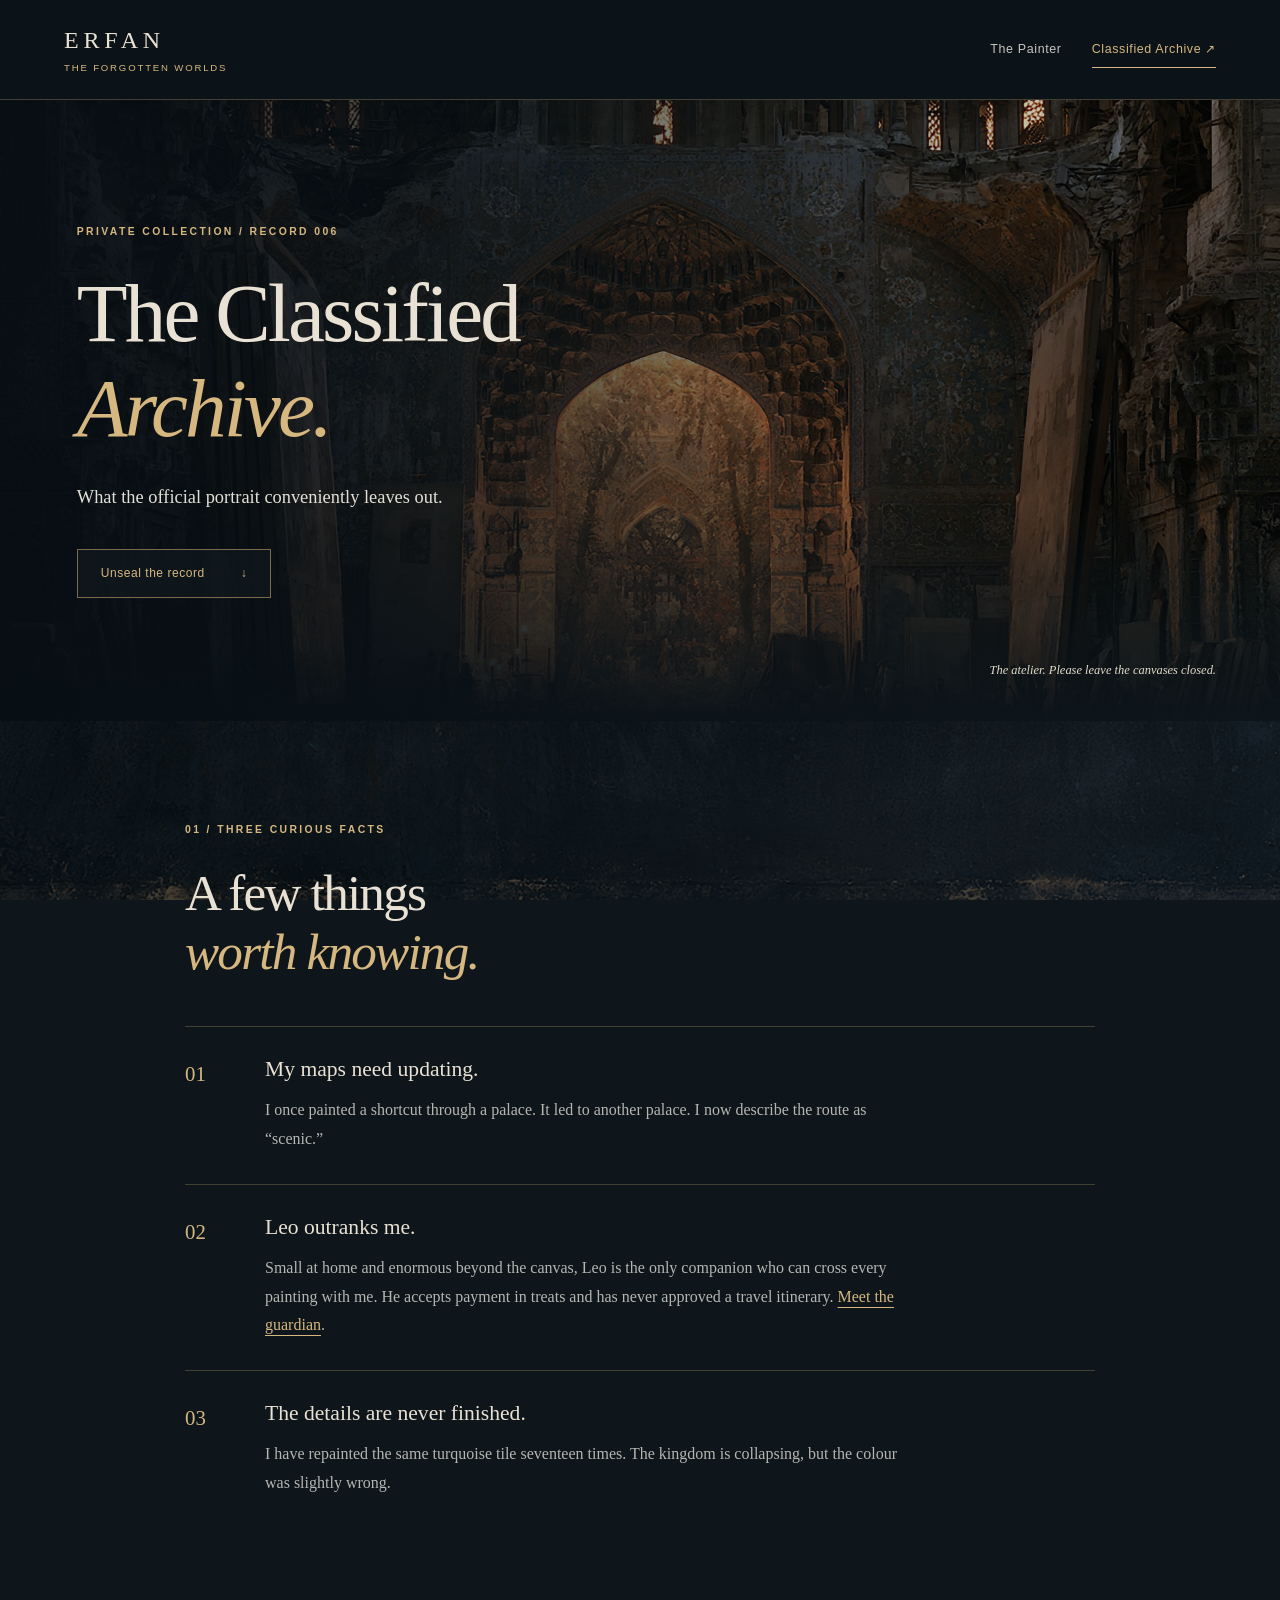
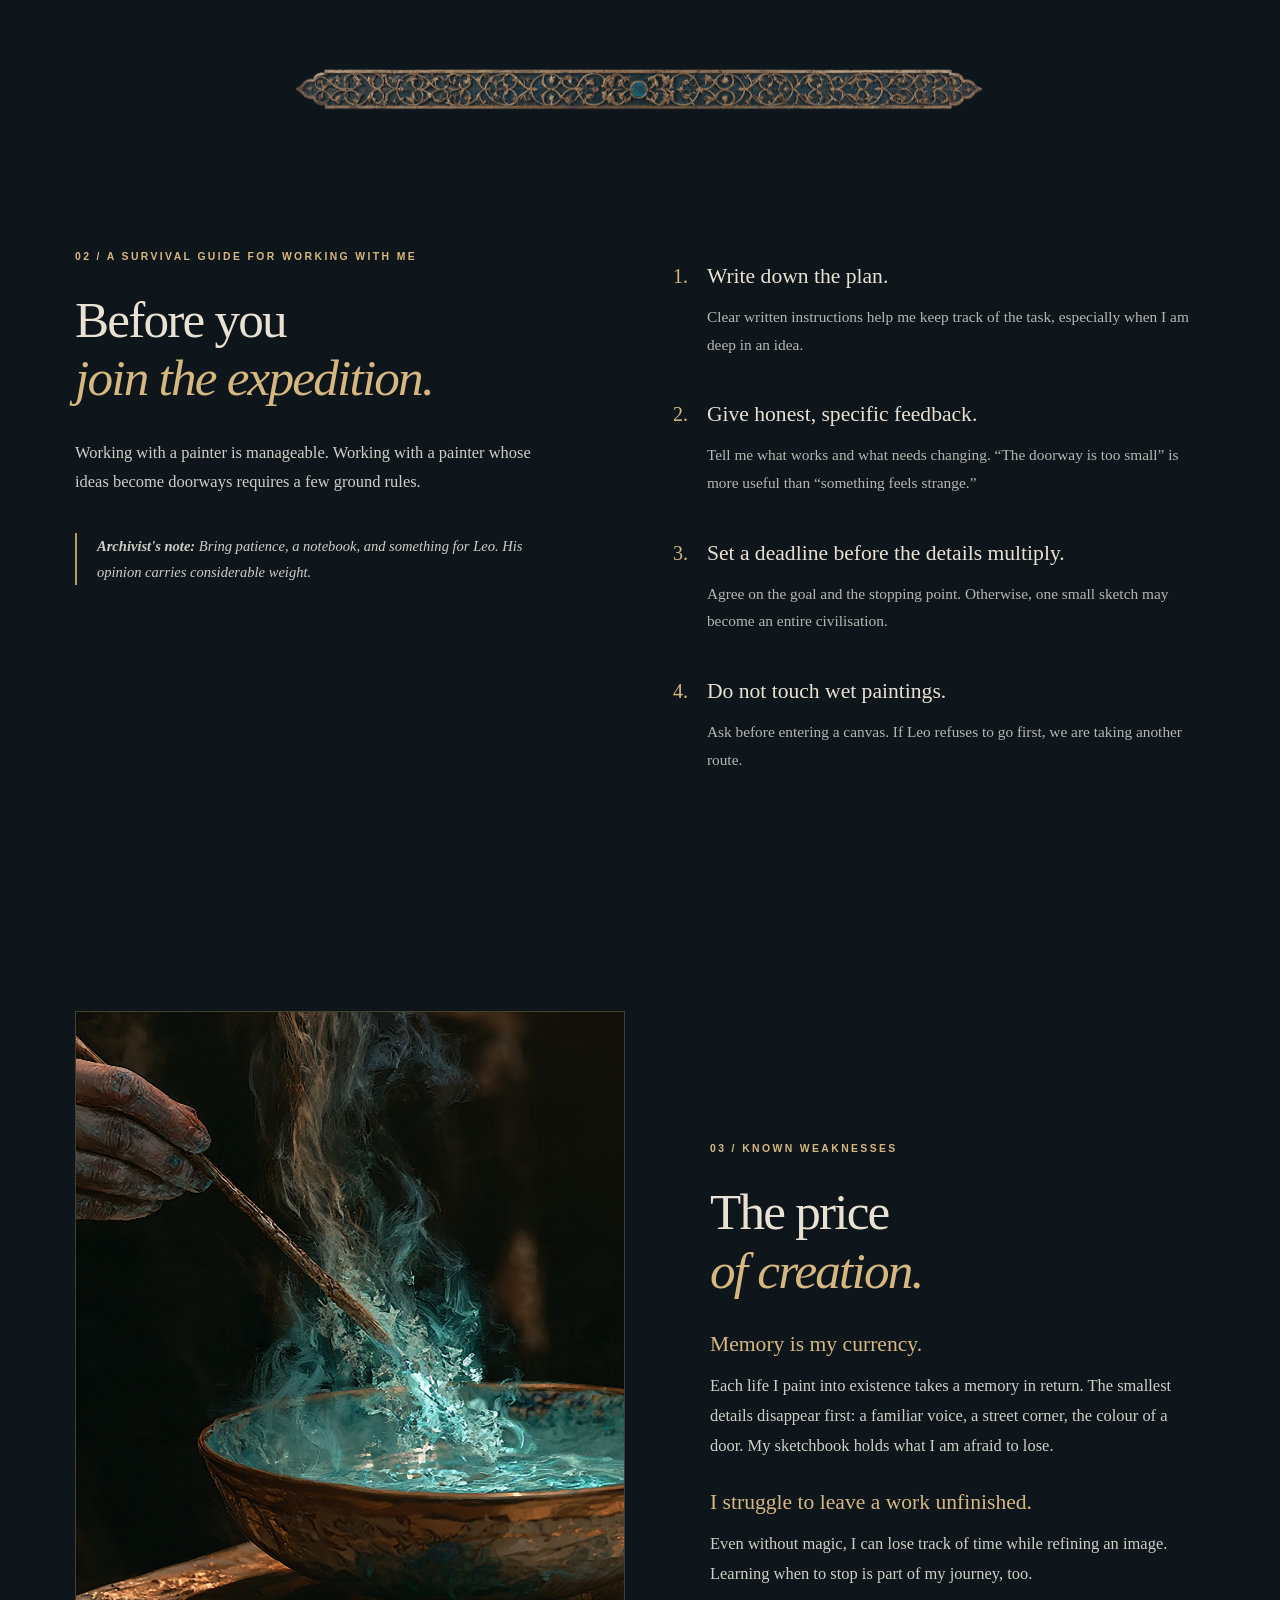
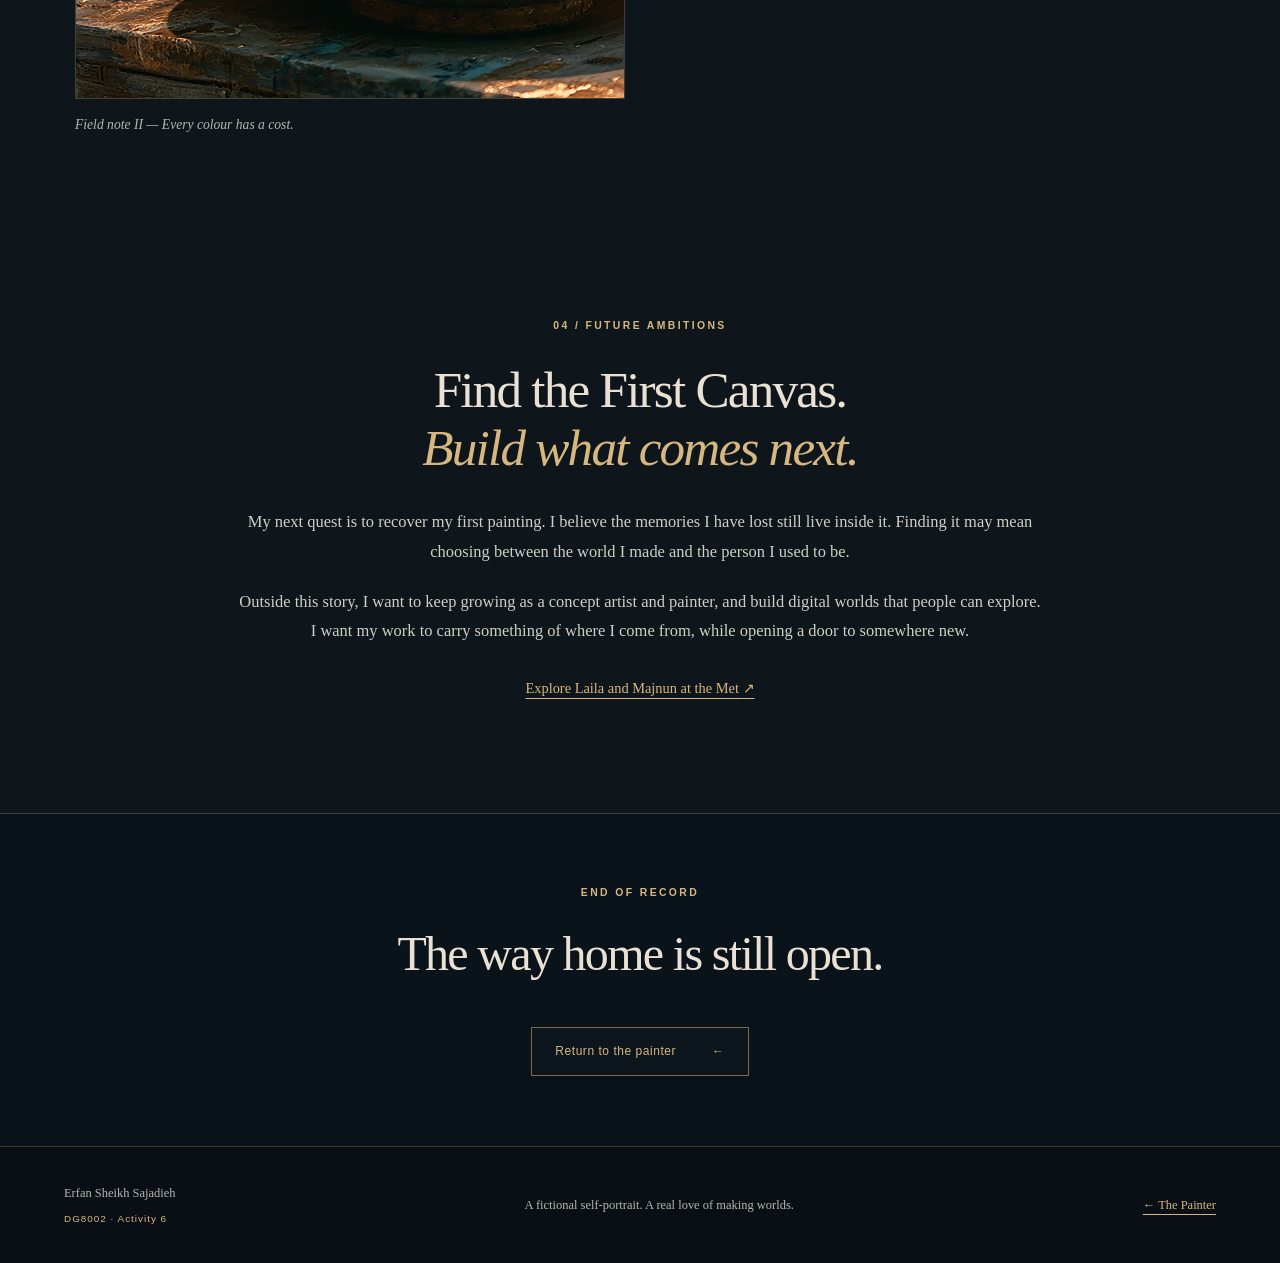
==== classified.html @ 0f4e4348 "Add Activity 6 website" ====
<!DOCTYPE html>
<html lang="en">
<head>
    <meta charset="UTF-8">
    <meta name="viewport" content="width=device-width, initial-scale=1.0">
    <meta name="description" content="The classified record of Erfan: peculiar facts, a survival guide, the price of his powers, and his next impossible ambition.">
    <title>Classified Archive | Erfan</title>
    <link rel="stylesheet" href="style.css">
</head>
<body>
    <a class="skip-link" href="#main">Skip to content</a>
    <header class="site-header">
        <a class="brand" href="index.html">ERFAN <span>The Forgotten Worlds</span></a>
        <nav aria-label="Main navigation">
            <a href="index.html">The Painter</a>
            <a href="classified.html" aria-current="page">Classified Archive <span aria-hidden="true">↗</span></a>
        </nav>
    </header>

    <main id="main">
        <section class="hero archive-hero" aria-labelledby="archive-title">
            <img class="hero-image" src="images/atelier.jpg" width="1920" height="1075" alt="An abandoned painter's atelier inside a vast Persian palace, its carved central arch glowing amber." fetchpriority="high">
            <div class="hero-content">
                <p class="eyebrow">Private collection / Record 006</p>
                <h1 id="archive-title">The Classified<br><em>Archive.</em></h1>
                <p>What the official portrait conveniently leaves out.</p>
                <a class="button" href="#facts">Unseal the record <span aria-hidden="true">↓</span></a>
            </div>
            <p class="hero-caption">The atelier. Please leave the canvases closed.</p>
        </section>

        <section id="facts" class="section facts" aria-labelledby="facts-title">
            <p class="eyebrow">01 / Three curious facts</p>
            <h2 id="facts-title">A few things<br><em>worth knowing.</em></h2>
            <ul class="fact-list">
                <li><span class="number" aria-hidden="true">01</span><div><h3>My maps need updating.</h3><p>I once painted a shortcut through a palace. It led to another palace. I now describe the route as “scenic.”</p></div></li>
                <li><span class="number" aria-hidden="true">02</span><div><h3>Leo outranks me.</h3><p>Small at home and enormous beyond the canvas, Leo is the only companion who can cross every painting with me. He accepts payment in treats and has never approved a travel itinerary. <a href="index.html#leo">Meet the guardian</a>.</p></div></li>
                <li><span class="number" aria-hidden="true">03</span><div><h3>The details are never finished.</h3><p>I have repainted the same turquoise tile seventeen times. The kingdom is collapsing, but the colour was slightly wrong.</p></div></li>
            </ul>
        </section>

        <img class="ornament" src="images/ornament.jpg" width="1920" height="274" alt="" loading="lazy">

        <section class="section survival" aria-labelledby="survival-title">
            <div>
                <p class="eyebrow">02 / A survival guide for working with me</p>
                <h2 id="survival-title">Before you<br><em>join the expedition.</em></h2>
                <p>Working with a painter is manageable. Working with a painter whose ideas become doorways requires a few ground rules.</p>
                <div class="archive-note"><p><strong>Archivist's note:</strong> Bring patience, a notebook, and something for Leo. His opinion carries considerable weight.</p></div>
            </div>
            <ol class="survival-list">
                <li><h3>Write down the plan.</h3><p>Clear written instructions help me keep track of the task, especially when I am deep in an idea.</p></li>
                <li><h3>Give honest, specific feedback.</h3><p>Tell me what works and what needs changing. “The doorway is too small” is more useful than “something feels strange.”</p></li>
                <li><h3>Set a deadline before the details multiply.</h3><p>Agree on the goal and the stopping point. Otherwise, one small sketch may become an entire civilisation.</p></li>
                <li><h3>Do not touch wet paintings.</h3><p>Ask before entering a canvas. If Leo refuses to go first, we are taking another route.</p></li>
            </ol>
        </section>

        <section class="section weakness" aria-labelledby="weakness-title">
            <figure>
                <img src="images/pigment.jpg" width="1920" height="1280" alt="A paint-stained hand stirs glowing turquoise pigment in a weathered bowl, with pale wisps rising from the brush." loading="lazy">
                <figcaption>Field note II — Every colour has a cost.</figcaption>
            </figure>
            <div>
                <p class="eyebrow">03 / Known weaknesses</p>
                <h2 id="weakness-title">The price<br><em>of creation.</em></h2>
                <h3>Memory is my currency.</h3>
                <p>Each life I paint into existence takes a memory in return. The smallest details disappear first: a familiar voice, a street corner, the colour of a door. My sketchbook holds what I am afraid to lose.</p>
                <h3>I struggle to leave a work unfinished.</h3>
                <p>Even without magic, I can lose track of time while refining an image. Learning when to stop is part of my journey, too.</p>
            </div>
        </section>

        <section class="section ambition" aria-labelledby="ambition-title">
            <p class="eyebrow">04 / Future ambitions</p>
            <h2 id="ambition-title">Find the First Canvas.<br><em>Build what comes next.</em></h2>
            <p>My next quest is to recover my first painting. I believe the memories I have lost still live inside it. Finding it may mean choosing between the world I made and the person I used to be.</p>
            <p>Outside this story, I want to keep growing as a concept artist and painter, and build digital worlds that people can explore. I want my work to carry something of where I come from, while opening a door to somewhere new.</p>
            <a class="text-link" href="https://www.metmuseum.org/art/collection/search/453283">Explore Laila and Majnun at the Met <span aria-hidden="true">↗</span></a>
        </section>

        <section class="return-banner" aria-labelledby="return-title">
            <p class="eyebrow">End of record</p>
            <h2 id="return-title">The way home is still open.</h2>
            <a class="button" href="index.html">Return to the painter <span aria-hidden="true">←</span></a>
        </section>
    </main>

    <footer class="site-footer">
        <p>Erfan Sheikh Sajadieh <span>DG8002 · Activity 6</span></p>
        <p>A fictional self-portrait. A real love of making worlds.</p>
        <a href="index.html">← The Painter</a>
    </footer>
</body>
</html>
---- style.css ----
/* DG8002 Activity 6 — Erfan Sheikh Sajadieh.
   HTML provides all content and navigation. This optional stylesheet
   adds the Persian dark-fantasy visual theme; no JavaScript is used. */
:root {
    --ink: #0e161b;
    --paper: #e9e1d3;
    --muted: #b6b6b1;
    --gold: #d6b780;
    --line: #bca16d4d;
}
* { box-sizing: border-box; }
html { scroll-behavior: smooth; scroll-padding-top: 35px; }
body { margin: 0; color: var(--paper); background: var(--ink) url('images/background.jpg') center / cover fixed no-repeat; font-family: Georgia, 'Times New Roman', serif; line-height: 1.8; }
body::before { content: ''; position: fixed; inset: 0; background: #081014b5; pointer-events: none; z-index: -1; }
a { color: var(--gold); text-underline-offset: 5px; }
a:hover { color: #fff0d3; }
a:focus-visible { outline: 3px solid #f3ca86; outline-offset: 6px; }
img { display: block; max-width: 100%; height: auto; }
figure { margin: 0; }
figcaption { color: var(--muted); font-style: italic; font-size: .85rem; margin-top: 14px; }
h1, h2, h3, p { margin-top: 0; }
h1, h2 { font-weight: 400; line-height: 1.14; letter-spacing: -.035em; }
h1 { font-size: clamp(3.1rem, 6.5vw, 6.8rem); margin-bottom: 25px; }
h2 { font-size: clamp(2.4rem, 4vw, 4.2rem); margin-bottom: 30px; }
h3 { font-weight: 400; font-size: 1.35rem; line-height: 1.35; margin-bottom: 12px; }
em { color: var(--gold); font-weight: 400; }
p { margin-bottom: 20px; }
.skip-link { position: absolute; top: -90px; left: 20px; z-index: 5; background: var(--ink); padding: 12px 20px; }
.skip-link:focus { top: 12px; }
.site-header { min-height: 100px; padding: 24px 5%; display: flex; align-items: center; justify-content: space-between; gap: 25px; background: #0b1218; border-bottom: 1px solid var(--line); }
.brand { font-size: 1.5rem; line-height: 1.2; letter-spacing: .2em; text-decoration: none; color: var(--paper); }
.brand span { display: block; font-family: Arial, sans-serif; font-size: .6rem; letter-spacing: .19em; color: var(--gold); margin-top: 7px; text-transform: uppercase; }
nav { display: flex; gap: 30px; font-family: Arial, sans-serif; font-size: .78rem; letter-spacing: .05em; }
nav a { color: #c7c5be; text-decoration: none; padding-block: 7px; }
nav a[aria-current] { color: var(--gold); border-bottom: 1px solid var(--gold); }
.hero { position: relative; min-height: 670px; height: min(780px, 83vh); display: flex; align-items: center; isolation: isolate; background: #131b1d; }
.hero-image { position: absolute; inset: 0; width: 100%; height: 100%; object-fit: cover; z-index: -3; }
.hero::after { content: ''; position: absolute; inset: 0; z-index: -2; background: linear-gradient(90deg, #070e14ed 0%, #081016b8 38%, #08101619 83%), linear-gradient(0deg, #0e161b 0%, transparent 28%); }
.hero-content { width: 100%; max-width: 1440px; margin: auto; padding: 70px 6%; }
.hero-content > p:not(.eyebrow) { color: #e2dfd6; font-size: 1.15rem; max-width: 480px; }
.eyebrow { color: var(--gold); font-family: Arial, sans-serif; font-size: .65rem; font-weight: 600; letter-spacing: .23em; line-height: 1.65; text-transform: uppercase; margin-bottom: 26px; }
.button { display: inline-flex; align-items: center; justify-content: space-between; gap: 36px; padding: 13px 23px; border: 1px solid #c3a36b99; text-decoration: none; font-family: Arial, sans-serif; font-size: .75rem; letter-spacing: .045em; background: #10191eb3; margin-top: 15px; }
.button:hover { background: #d6b780; color: #10171b; }
.hero-caption { position: absolute; bottom: 20px; right: 5%; color: #e1dbca; font-size: .78rem; font-style: italic; }
.section { max-width: 1220px; margin: 0 auto; padding: 100px 45px; }
.introduction { display: grid; grid-template-columns: .8fr 1fr; gap: 100px; align-items: center; padding-top: 115px; }
.portrait-frame { position: relative; border: 1px solid var(--line); padding: 13px; }
.portrait-frame::before { content: ''; position: absolute; inset: -9px 9px; border: 1px solid var(--line); pointer-events: none; }
.portrait-frame img { width: 100%; max-height: 640px; object-fit: cover; object-position: center 35%; }
.intro-copy > p:not(.eyebrow), .origin p:not(.eyebrow), .survival p:not(.eyebrow), .weakness p:not(.eyebrow), .ambition > p:not(.eyebrow) { color: #d0cec6; font-size: 1.03rem; }
.character-details { border-top: 1px solid var(--line); padding-top: 20px; margin-top: 30px; }
.character-details p { display: flex; gap: 15px; font-size: .85rem; margin-bottom: 8px; }
.character-details span { min-width: 96px; color: var(--gold); font-style: italic; }
.ornament { width: min(700px, 76%); margin: 10px auto; opacity: .8; mix-blend-mode: screen; }
.origin { display: grid; grid-template-columns: 1fr .85fr; gap: 100px; align-items: center; }
.origin figure img { width: 100%; max-height: 610px; object-fit: cover; border: 1px solid var(--line); }
.text-link { display: inline-block; margin-top: 10px; font-size: .9rem; }
.abilities { padding-top: 70px; }
.ability-list { list-style: none; display: grid; grid-template-columns: repeat(3, 1fr); gap: 40px; padding: 30px 0 0; border-top: 1px solid var(--line); margin-top: 45px; }
.number { display: block; color: var(--gold); font-size: 1.7rem; margin-bottom: 16px; }
.ability-list p { color: var(--muted); font-size: .96rem; }
.inspiration { border-top: 1px solid var(--line); padding-top: 25px; margin-top: 30px; max-width: 810px; font-size: .9rem; color: var(--muted); }
.closing { position: relative; min-height: 400px; display: grid; place-items: center; text-align: center; isolation: isolate; padding: 65px 25px; }
.closing > img { position: absolute; width: 100%; height: 100%; inset: 0; object-fit: cover; z-index: -3; }
.closing::after { content: ''; position: absolute; inset: 0; background: #071017b8; z-index: -2; }
.closing h2 { font-size: clamp(2rem, 4vw, 3.5rem); }
.site-footer { padding: 35px 5%; display: flex; justify-content: space-between; gap: 25px; align-items: center; background: #090f14; font-size: .78rem; color: var(--muted); border-top: 1px solid var(--line); }
.site-footer p { margin: 0; }
.site-footer p span { display: block; color: var(--gold); font-family: Arial, sans-serif; font-size: .62rem; letter-spacing: .1em; margin-top: 5px; }
.site-footer > a { white-space: nowrap; }
.archive-hero { min-height: 580px; height: 69vh; }
.archive-hero .hero-image { object-position: center; }
.archive-hero::after { background: linear-gradient(90deg, #070e14ed 0%, #081016a8 42%, #08101622 90%), linear-gradient(0deg, #0e161b, transparent 35%); }
.facts { max-width: 1000px; }
.fact-list { list-style: none; margin: 45px 0 0; padding: 0; }
.fact-list li { border-top: 1px solid var(--line); display: flex; gap: 40px; padding: 28px 0 10px; }
.fact-list .number { font-size: 1.3rem; min-width: 40px; }
.fact-list p { color: var(--muted); max-width: 660px; }
.survival { display: grid; grid-template-columns: .9fr 1fr; gap: 100px; align-items: start; }
.archive-note { border-left: 2px solid #b99a62; padding: 0 0 0 20px; margin-top: 36px; }
.archive-note p { font-size: .91rem !important; font-style: italic; }
.survival-list { margin: 10px 0 0; padding-left: 30px; }
.survival-list li { padding: 0 0 18px 14px; }
.survival-list li::marker { color: var(--gold); font-size: 1.25rem; }
.survival-list p { font-size: .96rem !important; color: var(--muted) !important; }
.weakness { display: grid; grid-template-columns: 1fr .9fr; gap: 85px; align-items: center; }
.weakness figure img { width: 100%; aspect-ratio: 4 / 5; object-fit: cover; border: 1px solid var(--line); }
.weakness h3 { color: var(--gold); margin-top: 28px; }
.ambition { max-width: 900px; text-align: center; padding-block: 80px 110px; }
.return-banner { border-top: 1px solid var(--line); padding: 70px 25px; text-align: center; background: #0a131bcc; }
.return-banner h2 { font-size: clamp(2rem, 4vw, 3rem); }
@media (min-width: 1700px) { .hero-content { padding-inline: 45px; } }
@media (max-width: 900px) {
    .section { padding: 70px 30px; }
    .introduction, .origin, .survival, .weakness { gap: 45px; }
    .hero { min-height: 600px; }
    .archive-hero { min-height: 520px; }
    .ability-list { gap: 25px; }
    .site-footer { flex-wrap: wrap; }
}
@media (max-width: 620px) {
    .site-header { flex-direction: column; align-items: flex-start; padding: 22px 24px 16px; gap: 18px; }
    nav { width: 100%; justify-content: space-between; gap: 15px; font-size: .72rem; }
    .hero { min-height: 590px; height: auto; }
    .hero-content { padding: 75px 25px 100px; }
    .hero::after { background: linear-gradient(90deg, #070e14e8, #07101770), linear-gradient(0deg, #0e161b, transparent 45%); }
    .hero-caption { bottom: 15px; left: 25px; right: 25px; font-size: .7rem; }
    .section { padding: 60px 25px; }
    .introduction, .origin, .survival, .weakness { grid-template-columns: 1fr; gap: 40px; }
    .portrait-frame { max-width: 360px; margin: 0 auto; }
    .portrait-frame img { max-height: 510px; }
    .ability-list { grid-template-columns: 1fr; gap: 10px; }
    .ability-list li { border-bottom: 1px solid var(--line); padding-bottom: 18px; }
    .number { margin-bottom: 7px; }
    .fact-list li { gap: 18px; }
    .fact-list .number { min-width: 30px; }
    .weakness figure img { aspect-ratio: 3 / 2; }
    .site-footer { display: block; padding: 30px 25px; }
    .site-footer > * { margin-bottom: 20px !important; }
    .character-details p { flex-wrap: wrap; gap: 0 15px; }
    .closing { min-height: 350px; }
}
@media (prefers-reduced-motion: reduce) { html { scroll-behavior: auto; } }

/* Leo keeps his full illustration visible at every screen width. */
.companion { padding-top: 40px; }
.companion figure img { max-height: none; height: auto; }
.companion-note { color: var(--gold) !important; font-style: italic; }
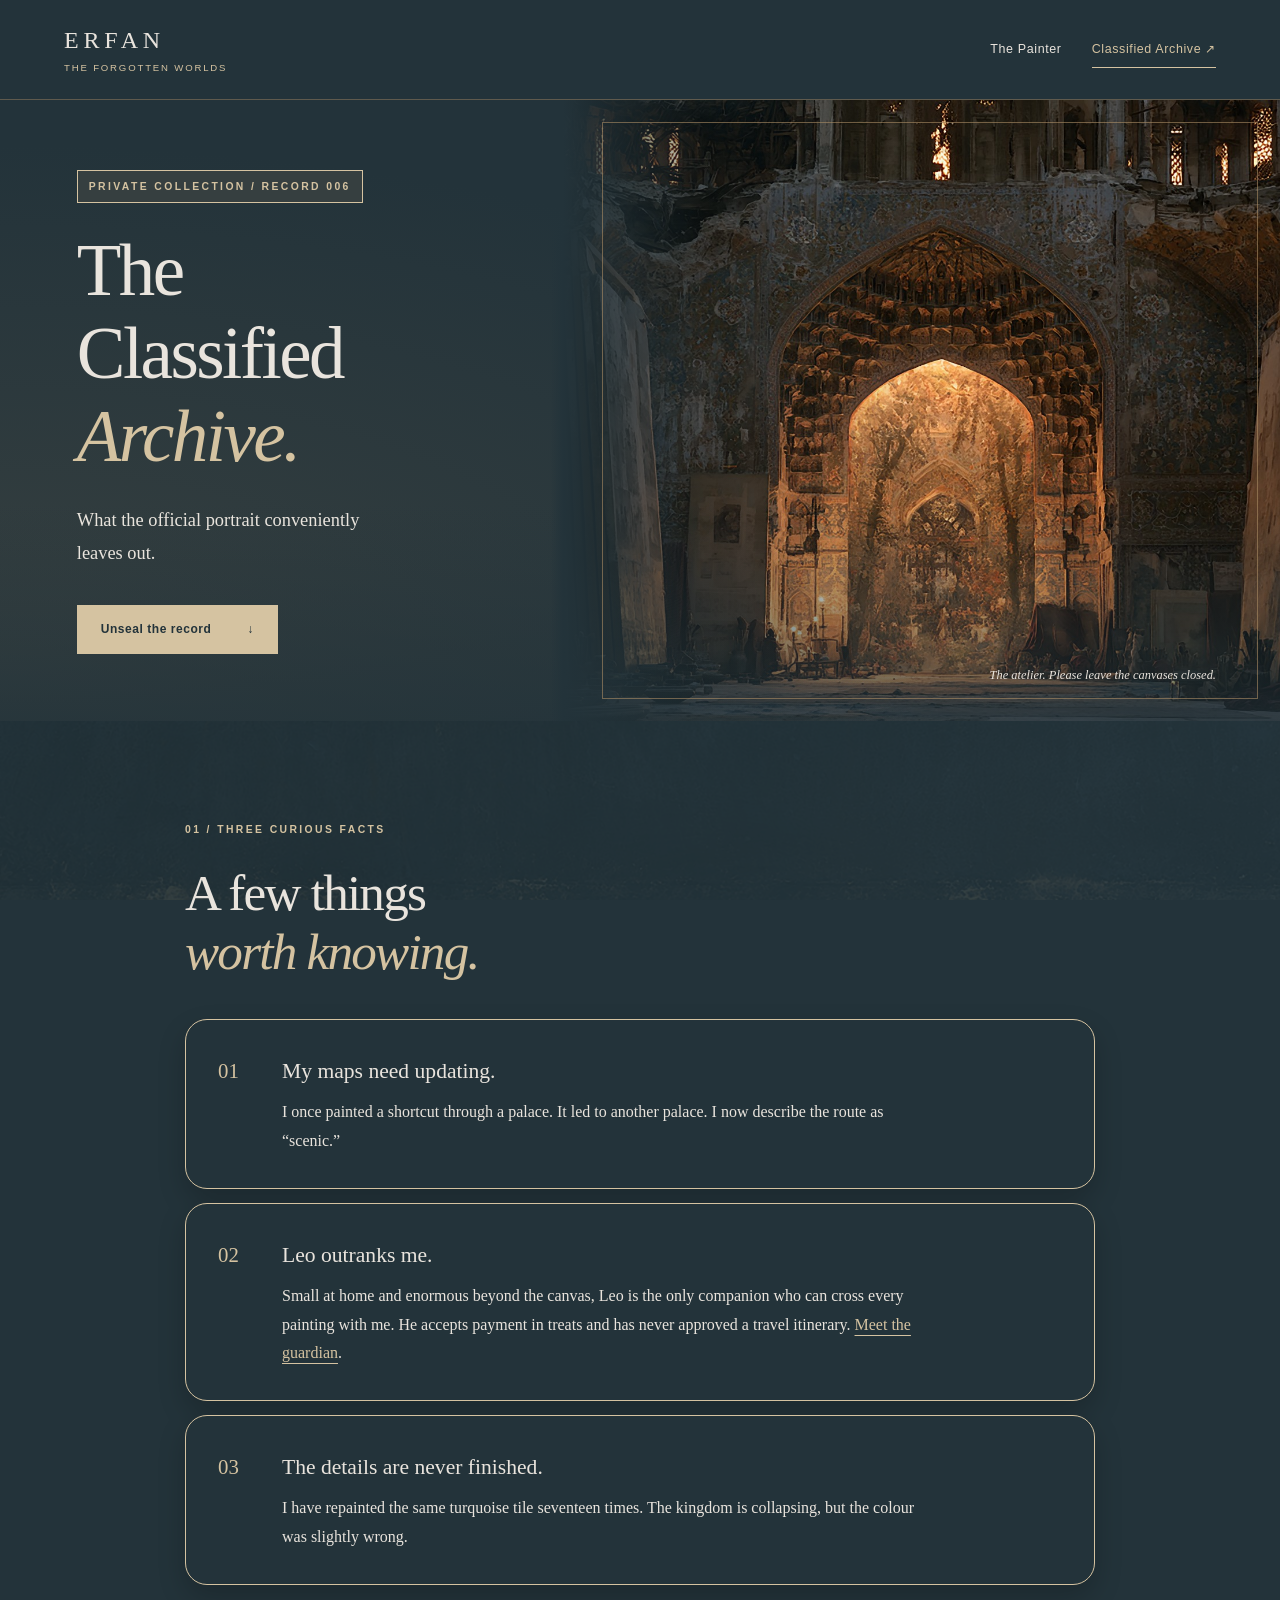
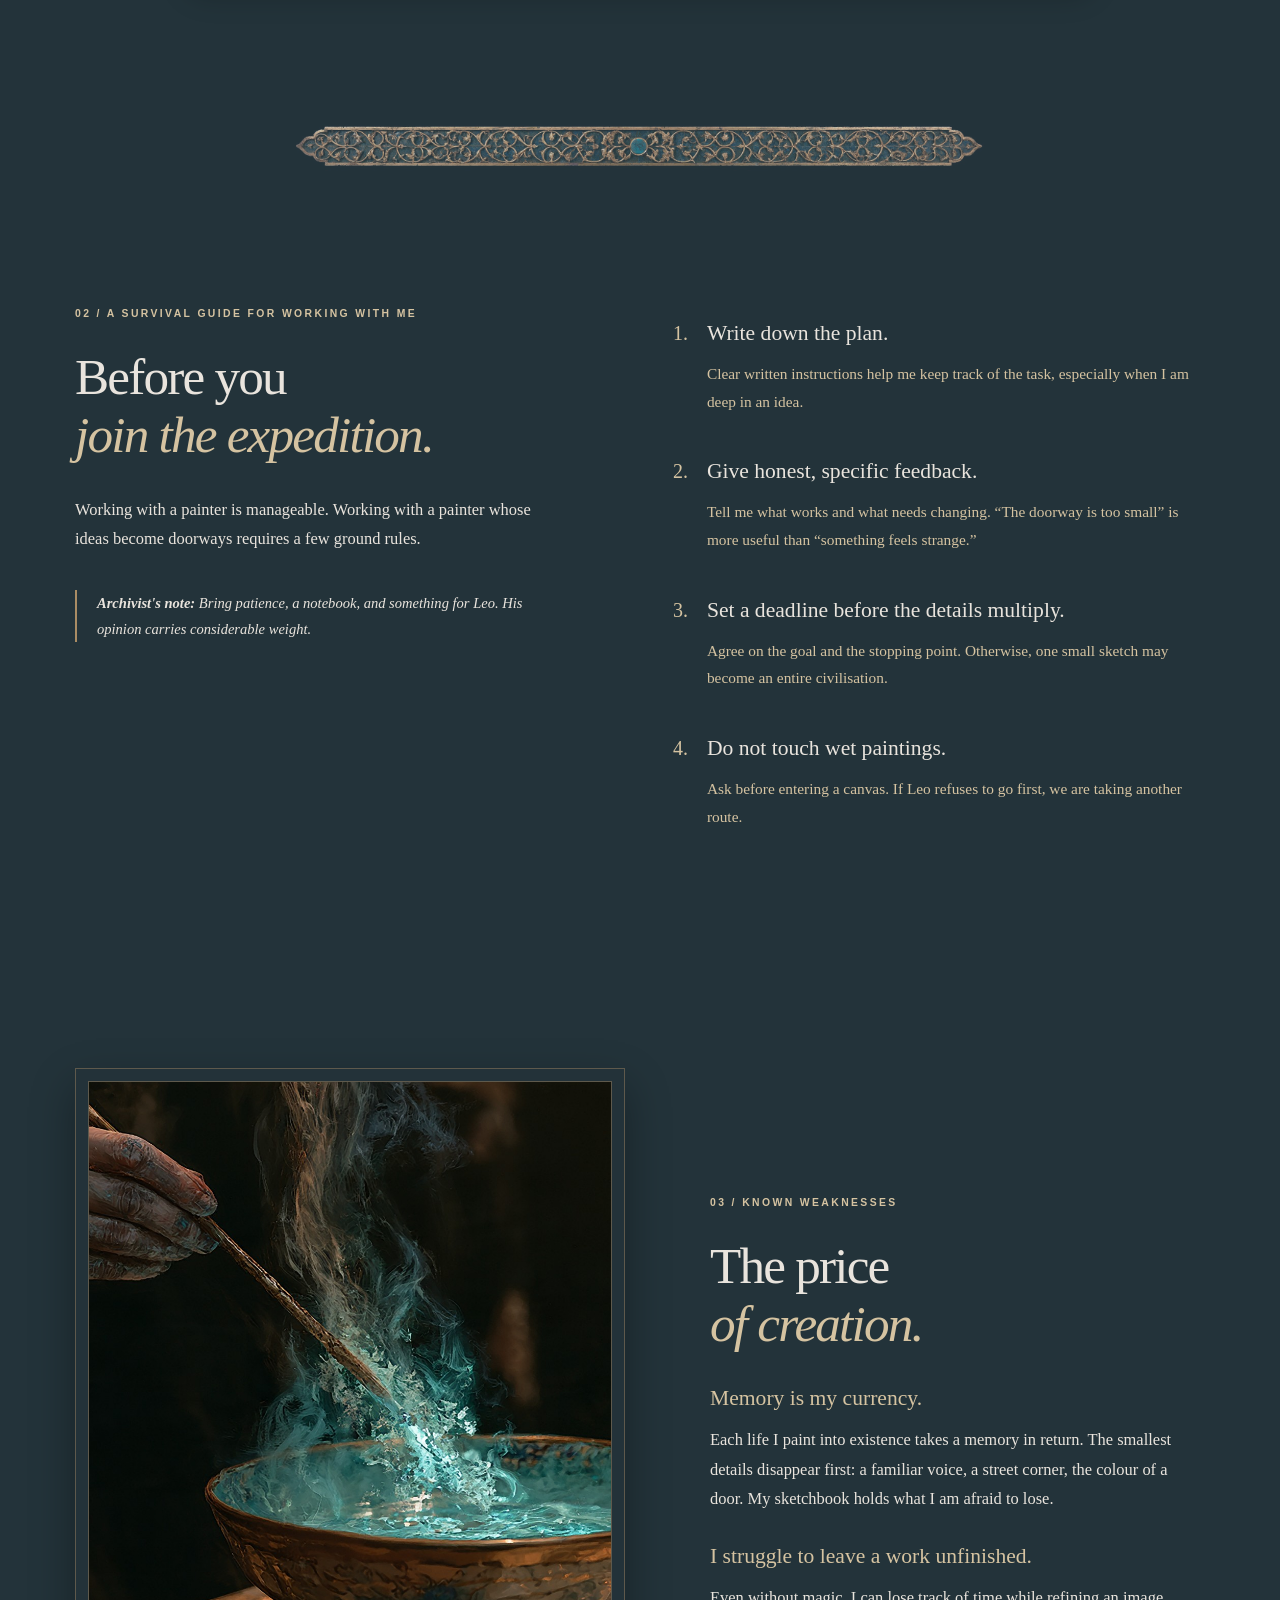
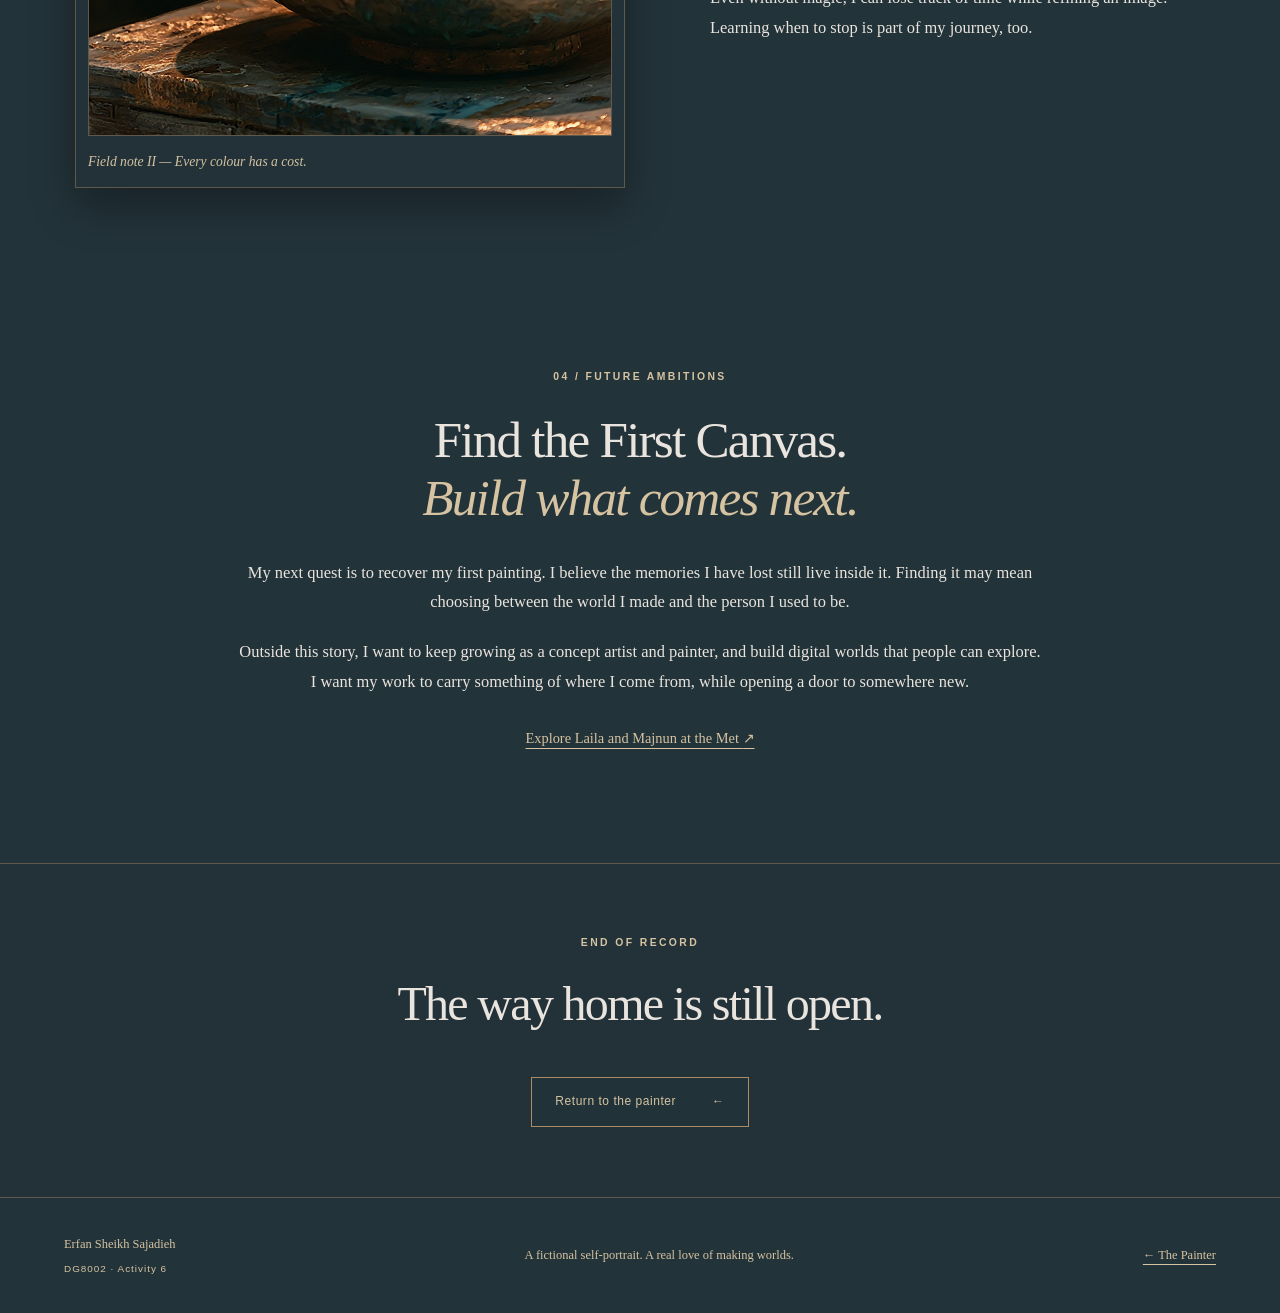
==== commit bf054fd4: "Load the updated Activity 7 stylesheet" ====
--- a/classified.html
+++ b/classified.html
@@ -5,7 +5,7 @@
     <meta name="viewport" content="width=device-width, initial-scale=1.0">
     <meta name="description" content="The classified record of Erfan: peculiar facts, a survival guide, the price of his powers, and his next impossible ambition.">
     <title>Classified Archive | Erfan</title>
-    <link rel="stylesheet" href="style.css">
+    <link rel="stylesheet" href="style.css?v=rounded-cards">
 </head>
 <body>
     <a class="skip-link" href="#main">Skip to content</a>
--- a/style.css
+++ b/style.css
@@ -1,20 +1,22 @@
-/* DG8002 Activity 6 — Erfan Sheikh Sajadieh.
-   HTML provides all content and navigation. This optional stylesheet
-   adds the Persian dark-fantasy visual theme; no JavaScript is used. */
+/* DG8002 Activities 6 and 7 — Erfan Sheikh Sajadieh.
+   Shared styles for The Painter and Classified Archive. */
 :root {
-    --ink: #0e161b;
-    --paper: #e9e1d3;
-    --muted: #b6b6b1;
-    --gold: #d6b780;
-    --line: #bca16d4d;
+    --ink: #23333A;
+    --paper: #E9E4DD;
+    --muted: var(--gold);
+    --gold: #D5C3A1;
+    --bronze: #AA8C64;
+    --line: #AA8C6470;
+    --teal: #37848C;
+    --panel: #23333AEA;
 }
 * { box-sizing: border-box; }
 html { scroll-behavior: smooth; scroll-padding-top: 35px; }
 body { margin: 0; color: var(--paper); background: var(--ink) url('images/background.jpg') center / cover fixed no-repeat; font-family: Georgia, 'Times New Roman', serif; line-height: 1.8; }
-body::before { content: ''; position: fixed; inset: 0; background: #081014b5; pointer-events: none; z-index: -1; }
+body::before { content: ''; position: fixed; inset: 0; background: #23333AE8; pointer-events: none; z-index: -1; }
 a { color: var(--gold); text-underline-offset: 5px; }
-a:hover { color: #fff0d3; }
-a:focus-visible { outline: 3px solid #f3ca86; outline-offset: 6px; }
+a:hover { color: var(--paper); }
+a:focus-visible { outline: 3px solid var(--gold); outline-offset: 6px; }
 img { display: block; max-width: 100%; height: auto; }
 figure { margin: 0; }
 figcaption { color: var(--muted); font-style: italic; font-size: .85rem; margin-top: 14px; }
@@ -27,57 +29,139 @@
 p { margin-bottom: 20px; }
 .skip-link { position: absolute; top: -90px; left: 20px; z-index: 5; background: var(--ink); padding: 12px 20px; }
 .skip-link:focus { top: 12px; }
-.site-header { min-height: 100px; padding: 24px 5%; display: flex; align-items: center; justify-content: space-between; gap: 25px; background: #0b1218; border-bottom: 1px solid var(--line); }
+.site-header { min-height: 100px; padding: 24px 5%; display: flex; align-items: center; justify-content: space-between; gap: 25px; background: var(--ink); border-bottom: 1px solid var(--line); }
 .brand { font-size: 1.5rem; line-height: 1.2; letter-spacing: .2em; text-decoration: none; color: var(--paper); }
 .brand span { display: block; font-family: Arial, sans-serif; font-size: .6rem; letter-spacing: .19em; color: var(--gold); margin-top: 7px; text-transform: uppercase; }
-nav { display: flex; gap: 30px; font-family: Arial, sans-serif; font-size: .78rem; letter-spacing: .05em; }
-nav a { color: #c7c5be; text-decoration: none; padding-block: 7px; }
+nav { display: flex; flex-wrap: wrap; gap: 30px; font-family: Arial, sans-serif; font-size: .78rem; letter-spacing: .05em; }
+nav a { color: var(--paper); text-decoration: none; padding-block: 7px; }
 nav a[aria-current] { color: var(--gold); border-bottom: 1px solid var(--gold); }
-.hero { position: relative; min-height: 670px; height: min(780px, 83vh); display: flex; align-items: center; isolation: isolate; background: #131b1d; }
+.hero { --hero-accent: var(--gold); --hero-surface: color-mix(in srgb, var(--ink) 74%, var(--teal)); position: relative; min-height: 670px; height: min(780px, 83vh); display: flex; align-items: center; isolation: isolate; background: var(--ink); }
+.hero::before {
+    content: '';
+    position: absolute;
+    inset: 18px;
+    border: 1px solid #AA8C6499;
+    pointer-events: none;
+}
 .hero-image { position: absolute; inset: 0; width: 100%; height: 100%; object-fit: cover; z-index: -3; }
-.hero::after { content: ''; position: absolute; inset: 0; z-index: -2; background: linear-gradient(90deg, #070e14ed 0%, #081016b8 38%, #08101619 83%), linear-gradient(0deg, #0e161b 0%, transparent 28%); }
-.hero-content { width: 100%; max-width: 1440px; margin: auto; padding: 70px 6%; }
-.hero-content > p:not(.eyebrow) { color: #e2dfd6; font-size: 1.15rem; max-width: 480px; }
+.hero::after { content: ''; position: absolute; inset: 0; z-index: -2; background: linear-gradient(90deg, #23333AF5 0%, #23333AB8 38%, #23333A19 83%), linear-gradient(0deg, var(--ink) 0%, transparent 28%); }
+.hero-content { position: relative; width: 100%; max-width: 1440px; margin: auto; padding: 70px 6%; }
+.hero h1 { text-wrap: balance; }
+.hero h1 em { color: var(--hero-accent); }
+.hero .eyebrow {
+    display: inline-block;
+    padding: 7px 11px;
+    border: 1px solid var(--hero-accent);
+    color: var(--hero-accent);
+    background: var(--hero-surface);
+}
+.hero .button {
+    border-color: var(--hero-accent);
+    background: var(--hero-accent);
+    color: var(--ink);
+    font-weight: 700;
+}
+.hero:not(.archive-hero) .button {
+    background: color-mix(in srgb, var(--teal) 55%, var(--ink));
+    border-color: var(--gold);
+    color: var(--paper);
+}
+.hero:not(.archive-hero) .button:hover {
+    background: var(--gold);
+    color: var(--ink);
+}
+.hero .button:hover { background: var(--hero-surface); color: var(--hero-accent); }
+.hero-content > p:not(.eyebrow) { color: var(--paper); font-size: 1.15rem; max-width: 480px; }
 .eyebrow { color: var(--gold); font-family: Arial, sans-serif; font-size: .65rem; font-weight: 600; letter-spacing: .23em; line-height: 1.65; text-transform: uppercase; margin-bottom: 26px; }
-.button { display: inline-flex; align-items: center; justify-content: space-between; gap: 36px; padding: 13px 23px; border: 1px solid #c3a36b99; text-decoration: none; font-family: Arial, sans-serif; font-size: .75rem; letter-spacing: .045em; background: #10191eb3; margin-top: 15px; }
-.button:hover { background: #d6b780; color: #10171b; }
-.hero-caption { position: absolute; bottom: 20px; right: 5%; color: #e1dbca; font-size: .78rem; font-style: italic; }
+.button { display: inline-flex; align-items: center; justify-content: space-between; gap: 36px; padding: 13px 23px; border: 1px solid var(--bronze); text-decoration: none; font-family: Arial, sans-serif; font-size: .75rem; letter-spacing: .045em; background: #23333AF2; margin-top: 15px; }
+.button:hover { background: var(--gold); color: var(--ink); }
+.hero-caption { position: absolute; bottom: 34px; right: 5%; margin: 0; color: var(--paper); font-size: .78rem; font-style: italic; }
 .section { max-width: 1220px; margin: 0 auto; padding: 100px 45px; }
 .introduction { display: grid; grid-template-columns: .8fr 1fr; gap: 100px; align-items: center; padding-top: 115px; }
-.portrait-frame { position: relative; border: 1px solid var(--line); padding: 13px; }
+.portrait-frame, .origin figure, .weakness figure {
+    padding: 12px;
+    border: 1px solid var(--line);
+    background: var(--panel);
+    box-shadow: 0 18px 42px #0005;
+}
+.portrait-frame { position: relative; }
 .portrait-frame::before { content: ''; position: absolute; inset: -9px 9px; border: 1px solid var(--line); pointer-events: none; }
-.portrait-frame img { width: 100%; max-height: 640px; object-fit: cover; object-position: center 35%; }
-.intro-copy > p:not(.eyebrow), .origin p:not(.eyebrow), .survival p:not(.eyebrow), .weakness p:not(.eyebrow), .ambition > p:not(.eyebrow) { color: #d0cec6; font-size: 1.03rem; }
-.character-details { border-top: 1px solid var(--line); padding-top: 20px; margin-top: 30px; }
+.portrait-frame img { border-radius: 48% 48% 0 0 / 27% 27% 0 0; width: 100%; max-height: 640px; object-fit: cover; object-position: center 35%; }
+.intro-copy > p:not(.eyebrow), .origin p:not(.eyebrow), .survival p:not(.eyebrow), .weakness p:not(.eyebrow), .ambition > p:not(.eyebrow) { color: var(--paper); font-size: 1.03rem; }
+.character-details {
+    margin-top: 30px;
+    padding: 20px;
+    border: 1px solid var(--line);
+    border-left: 3px solid var(--gold);
+    background: var(--ink);
+}
+.character-details p:last-child { margin-bottom: 0; }
 .character-details p { display: flex; gap: 15px; font-size: .85rem; margin-bottom: 8px; }
 .character-details span { min-width: 96px; color: var(--gold); font-style: italic; }
 .ornament { width: min(700px, 76%); margin: 10px auto; opacity: .8; mix-blend-mode: screen; }
+/* Leave breathing room above the origin story when following its link. */
+#origin { scroll-margin-top: 1rem; }
 .origin { display: grid; grid-template-columns: 1fr .85fr; gap: 100px; align-items: center; }
 .origin figure img { width: 100%; max-height: 610px; object-fit: cover; border: 1px solid var(--line); }
 .text-link { display: inline-block; margin-top: 10px; font-size: .9rem; }
 .abilities { padding-top: 70px; }
-.ability-list { list-style: none; display: grid; grid-template-columns: repeat(3, 1fr); gap: 40px; padding: 30px 0 0; border-top: 1px solid var(--line); margin-top: 45px; }
+.ability-list {
+    list-style: none;
+    display: flex;
+    flex-wrap: wrap;
+    gap: 20px;
+    padding: 0;
+    margin: 38px 0 0;
+}
+.ability-list li, .fact-list li {
+    padding: clamp(18px, 3vw, 32px);
+    border: 1px solid var(--gold);
+    border-radius: 22px;
+    background: var(--ink);
+    color: var(--paper);
+    box-shadow: 0 12px 28px #0003;
+}
+.ability-list li { flex: 1 1 220px; }
+.ability-list p:last-child, .fact-list p:last-child { margin-bottom: 0; }
 .number { display: block; color: var(--gold); font-size: 1.7rem; margin-bottom: 16px; }
-.ability-list p { color: var(--muted); font-size: .96rem; }
+.ability-list p { font-size: .96rem; }
 .inspiration { border-top: 1px solid var(--line); padding-top: 25px; margin-top: 30px; max-width: 810px; font-size: .9rem; color: var(--muted); }
 .closing { position: relative; min-height: 400px; display: grid; place-items: center; text-align: center; isolation: isolate; padding: 65px 25px; }
 .closing > img { position: absolute; width: 100%; height: 100%; inset: 0; object-fit: cover; z-index: -3; }
-.closing::after { content: ''; position: absolute; inset: 0; background: #071017b8; z-index: -2; }
+.closing::after { content: ''; position: absolute; inset: 0; background: #23333AD9; z-index: -2; }
 .closing h2 { font-size: clamp(2rem, 4vw, 3.5rem); }
-.site-footer { padding: 35px 5%; display: flex; justify-content: space-between; gap: 25px; align-items: center; background: #090f14; font-size: .78rem; color: var(--muted); border-top: 1px solid var(--line); }
+.site-footer { padding: 35px 5%; display: flex; justify-content: space-between; gap: 25px; align-items: center; background: var(--ink); font-size: .78rem; color: var(--muted); border-top: 1px solid var(--line); }
 .site-footer p { margin: 0; }
 .site-footer p span { display: block; color: var(--gold); font-family: Arial, sans-serif; font-size: .62rem; letter-spacing: .1em; margin-top: 5px; }
 .site-footer > a { white-space: nowrap; }
-.archive-hero { min-height: 580px; height: 69vh; }
+.archive-hero { --hero-accent: var(--gold); --hero-surface: color-mix(in srgb, var(--ink) 86%, var(--bronze)); min-height: 580px; height: 69vh; }
 .archive-hero .hero-image { object-position: center; }
-.archive-hero::after { background: linear-gradient(90deg, #070e14ed 0%, #081016a8 42%, #08101622 90%), linear-gradient(0deg, #0e161b, transparent 35%); }
+.archive-hero::after {
+    background: linear-gradient(90deg, #23333AF5, #23333A65 76%),
+                linear-gradient(0deg, var(--ink), transparent 35%);
+}
+@media (min-width: 901px) {
+    .hero {
+        background: radial-gradient(ellipse at 0% 90%, var(--hero-surface), var(--ink) 65%);
+    }
+    .hero::before { inset: 22px 22px 22px 47%; z-index: 1; }
+    .hero-image { inset: 0 0 0 auto; width: 56%; object-position: 60% center; }
+    .hero::after {
+        background: linear-gradient(90deg, transparent 43%, #23333A 44%, #23333A36 55%, transparent 72%),
+                    linear-gradient(0deg, #23333ABA, transparent 35%);
+    }
+    .hero h1 { max-width: 9ch; font-size: clamp(3.75rem, 5.7vw, 6.8rem); }
+    .archive-hero h1 { max-width: 10ch; }
+    .hero-content > p:not(.eyebrow) { max-width: min(32ch, 43%); }
+    .hero-caption { bottom: 35px; }
+}
 .facts { max-width: 1000px; }
-.fact-list { list-style: none; margin: 45px 0 0; padding: 0; }
-.fact-list li { border-top: 1px solid var(--line); display: flex; gap: 40px; padding: 28px 0 10px; }
+.fact-list { list-style: none; display: grid; gap: 14px; margin: 38px 0 0; padding: 0; }
+.fact-list li { display: flex; align-items: baseline; gap: 24px; }
 .fact-list .number { font-size: 1.3rem; min-width: 40px; }
-.fact-list p { color: var(--muted); max-width: 660px; }
+.fact-list p { max-width: 660px; }
 .survival { display: grid; grid-template-columns: .9fr 1fr; gap: 100px; align-items: start; }
-.archive-note { border-left: 2px solid #b99a62; padding: 0 0 0 20px; margin-top: 36px; }
+.archive-note { border-left: 2px solid var(--bronze); padding: 0 0 0 20px; margin-top: 36px; }
 .archive-note p { font-size: .91rem !important; font-style: italic; }
 .survival-list { margin: 10px 0 0; padding-left: 30px; }
 .survival-list li { padding: 0 0 18px 14px; }
@@ -87,7 +171,7 @@
 .weakness figure img { width: 100%; aspect-ratio: 4 / 5; object-fit: cover; border: 1px solid var(--line); }
 .weakness h3 { color: var(--gold); margin-top: 28px; }
 .ambition { max-width: 900px; text-align: center; padding-block: 80px 110px; }
-.return-banner { border-top: 1px solid var(--line); padding: 70px 25px; text-align: center; background: #0a131bcc; }
+.return-banner { border-top: 1px solid var(--line); padding: 70px 25px; text-align: center; background: #23333ACC; }
 .return-banner h2 { font-size: clamp(2rem, 4vw, 3rem); }
 @media (min-width: 1700px) { .hero-content { padding-inline: 45px; } }
 @media (max-width: 900px) {
@@ -99,18 +183,21 @@
     .site-footer { flex-wrap: wrap; }
 }
 @media (max-width: 620px) {
+    h1 { font-size: clamp(2rem, 8.5vw, 3.1rem); }
     .site-header { flex-direction: column; align-items: flex-start; padding: 22px 24px 16px; gap: 18px; }
     nav { width: 100%; justify-content: space-between; gap: 15px; font-size: .72rem; }
     .hero { min-height: 590px; height: auto; }
     .hero-content { padding: 75px 25px 100px; }
-    .hero::after { background: linear-gradient(90deg, #070e14e8, #07101770), linear-gradient(0deg, #0e161b, transparent 45%); }
-    .hero-caption { bottom: 15px; left: 25px; right: 25px; font-size: .7rem; }
+    .hero::after { background: linear-gradient(90deg, #23333AF5, #23333A70), linear-gradient(0deg, var(--ink), transparent 45%); }
+    .archive-hero::after { background: linear-gradient(90deg, #23333AF5, #23333A82), linear-gradient(0deg, var(--ink), transparent 45%); }
+    .hero::before { inset: 10px; }
+    .hero-caption { bottom: 24px; left: 25px; right: 25px; font-size: .7rem; }
     .section { padding: 60px 25px; }
     .introduction, .origin, .survival, .weakness { grid-template-columns: 1fr; gap: 40px; }
     .portrait-frame { max-width: 360px; margin: 0 auto; }
     .portrait-frame img { max-height: 510px; }
-    .ability-list { grid-template-columns: 1fr; gap: 10px; }
-    .ability-list li { border-bottom: 1px solid var(--line); padding-bottom: 18px; }
+    .ability-list { flex-direction: column; gap: 14px; }
+    .ability-list li { flex-basis: auto; }
     .number { margin-bottom: 7px; }
     .fact-list li { gap: 18px; }
     .fact-list .number { min-width: 30px; }
@@ -126,3 +213,19 @@
 .companion { padding-top: 40px; }
 .companion figure img { max-height: none; height: auto; }
 .companion-note { color: var(--gold) !important; font-style: italic; }
+
+/* Reveal sections gently as they enter the viewport on supported browsers. */
+@media (prefers-reduced-motion: no-preference) {
+    @supports (animation-timeline: view()) and (animation-range: entry 0% entry 75%) {
+        .section {
+            animation: section-reveal linear both;
+            animation-timeline: view();
+            animation-range: entry 0% entry 75%;
+        }
+
+        @keyframes section-reveal {
+            from { opacity: .78; transform: translateY(16px); }
+            to { opacity: 1; transform: translateY(0); }
+        }
+    }
+}
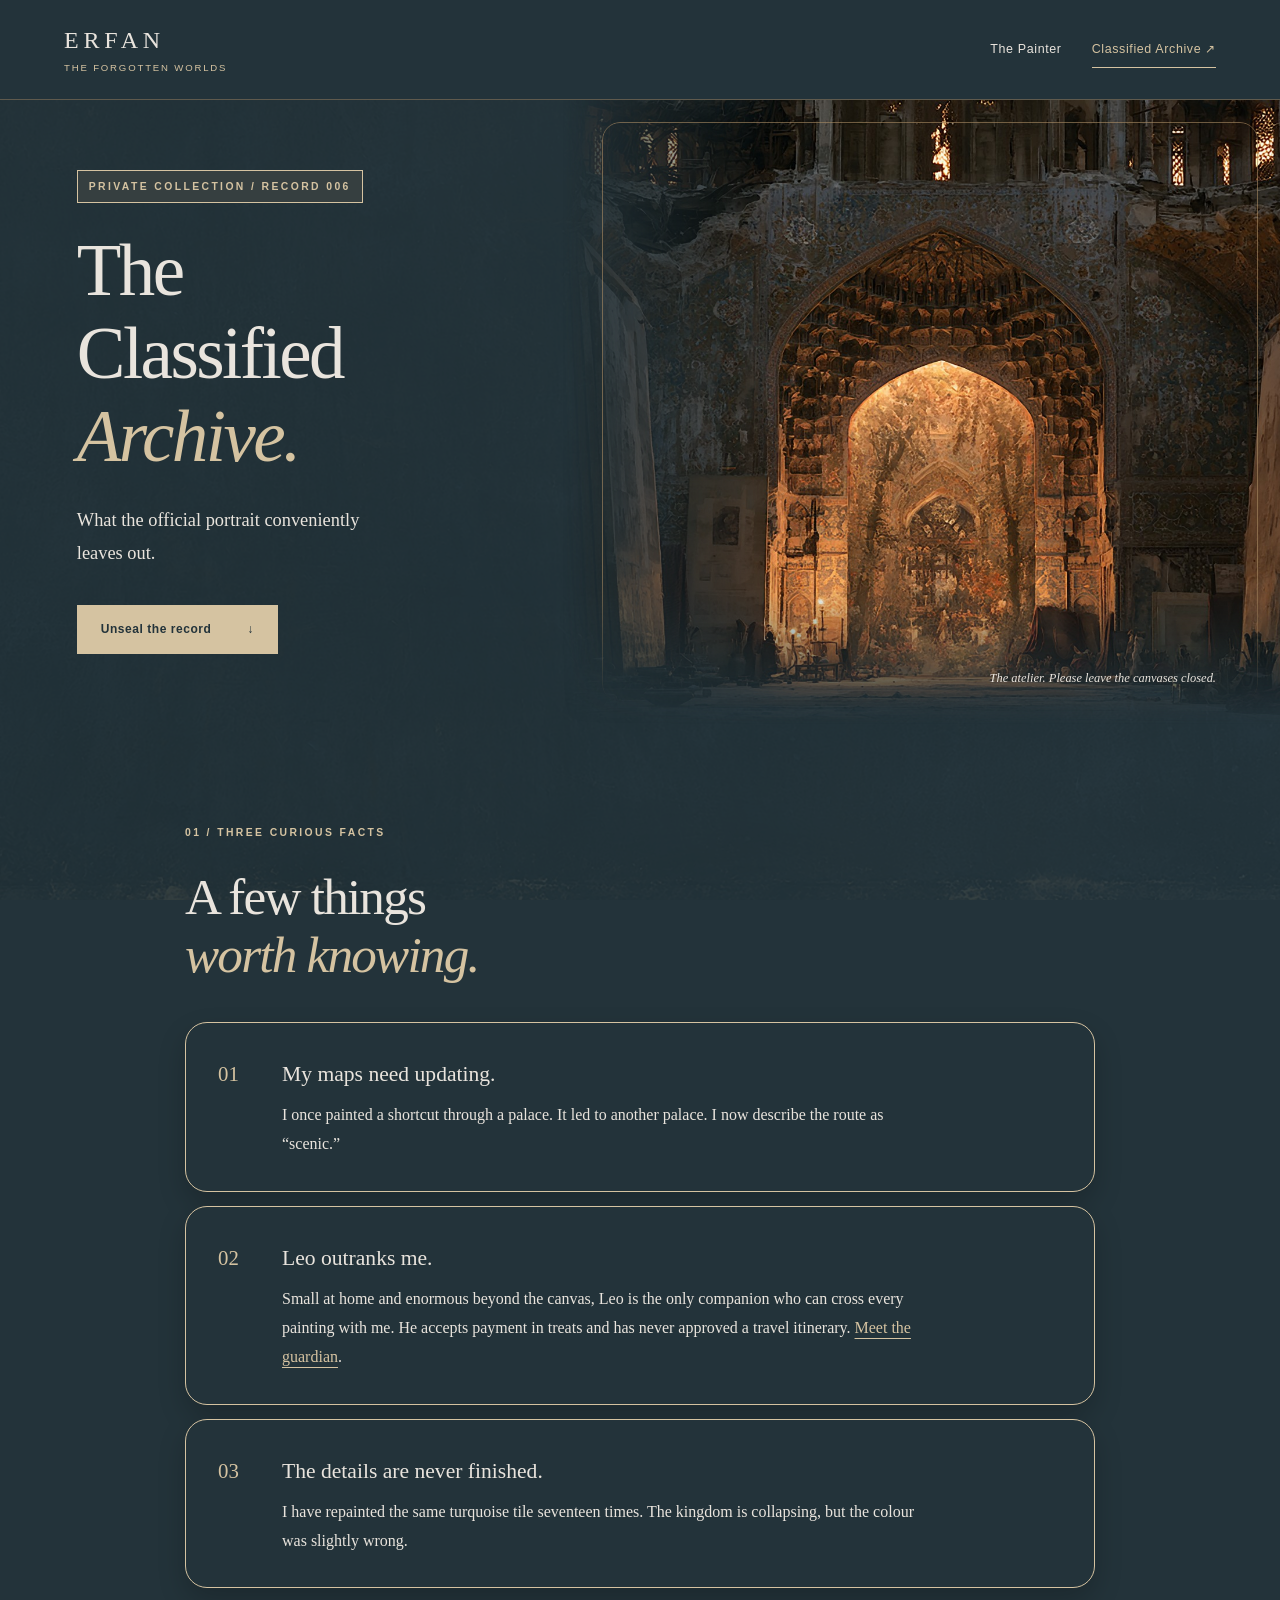
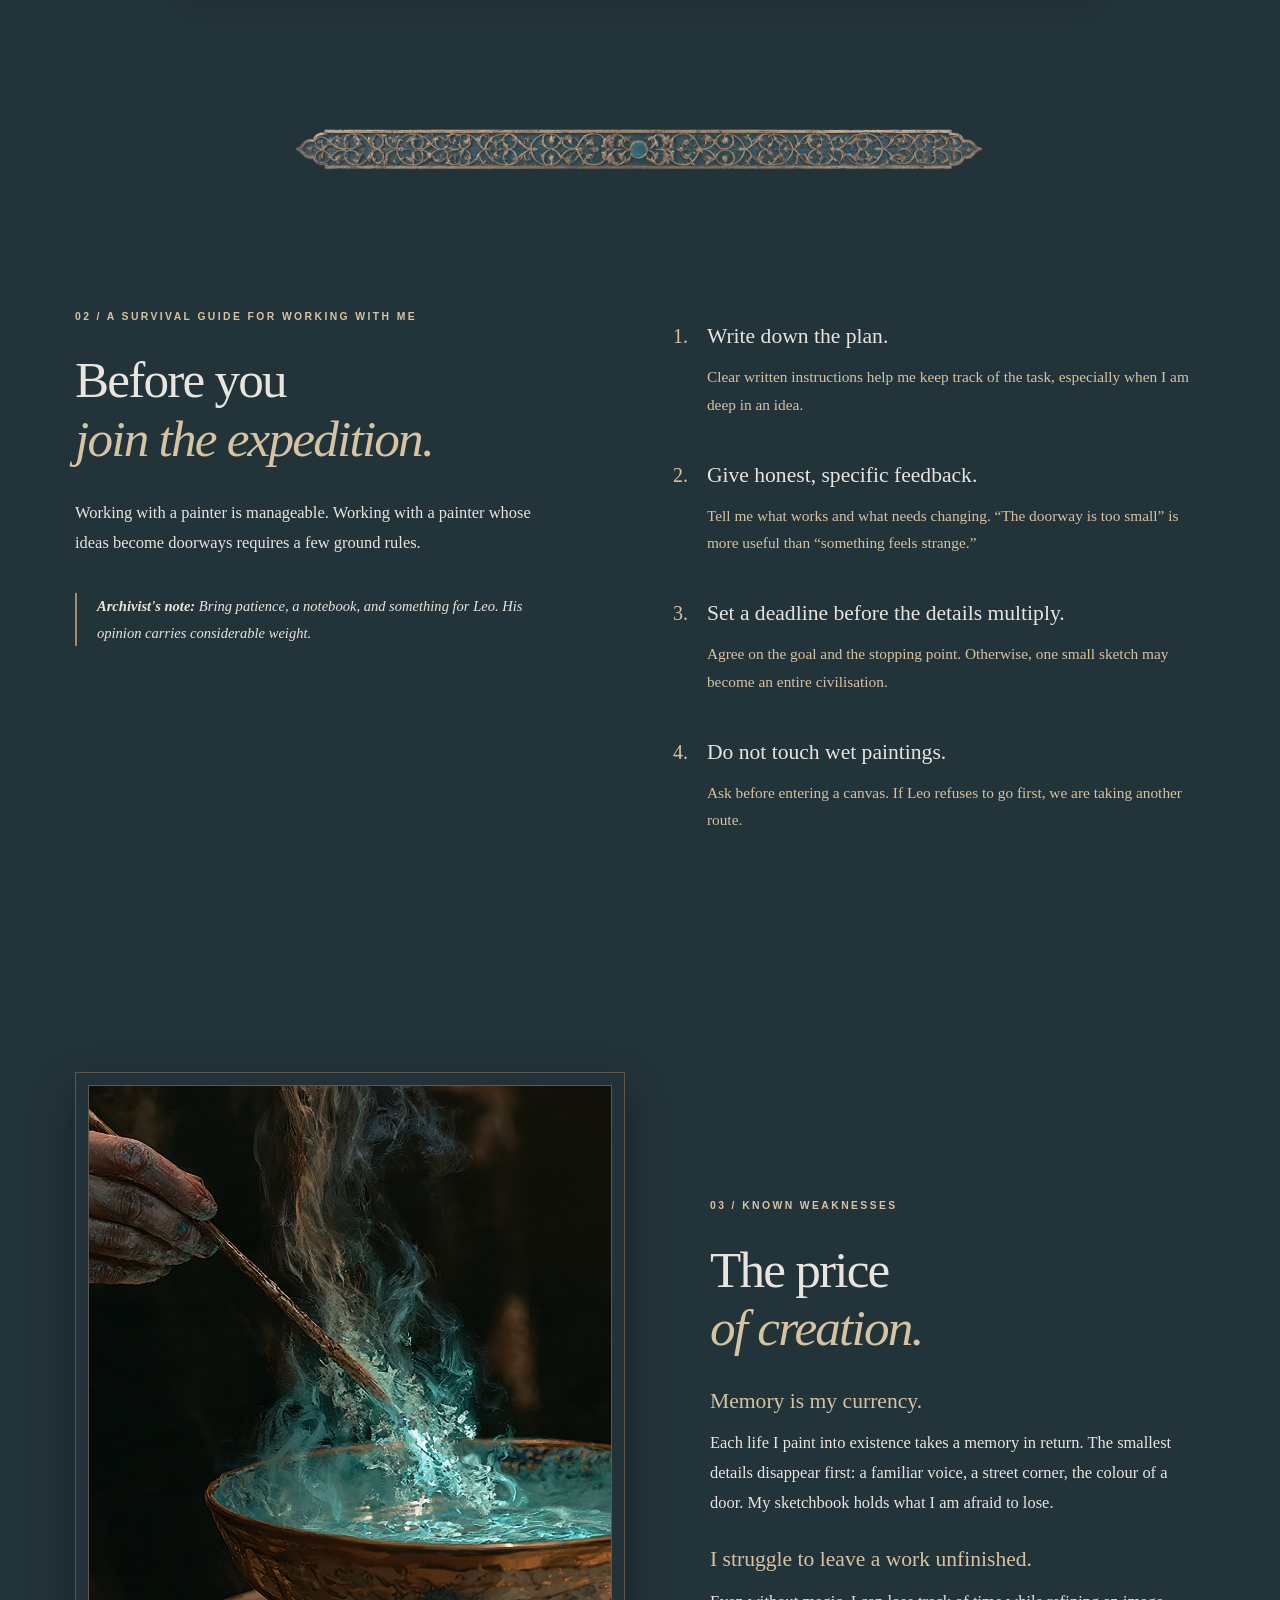
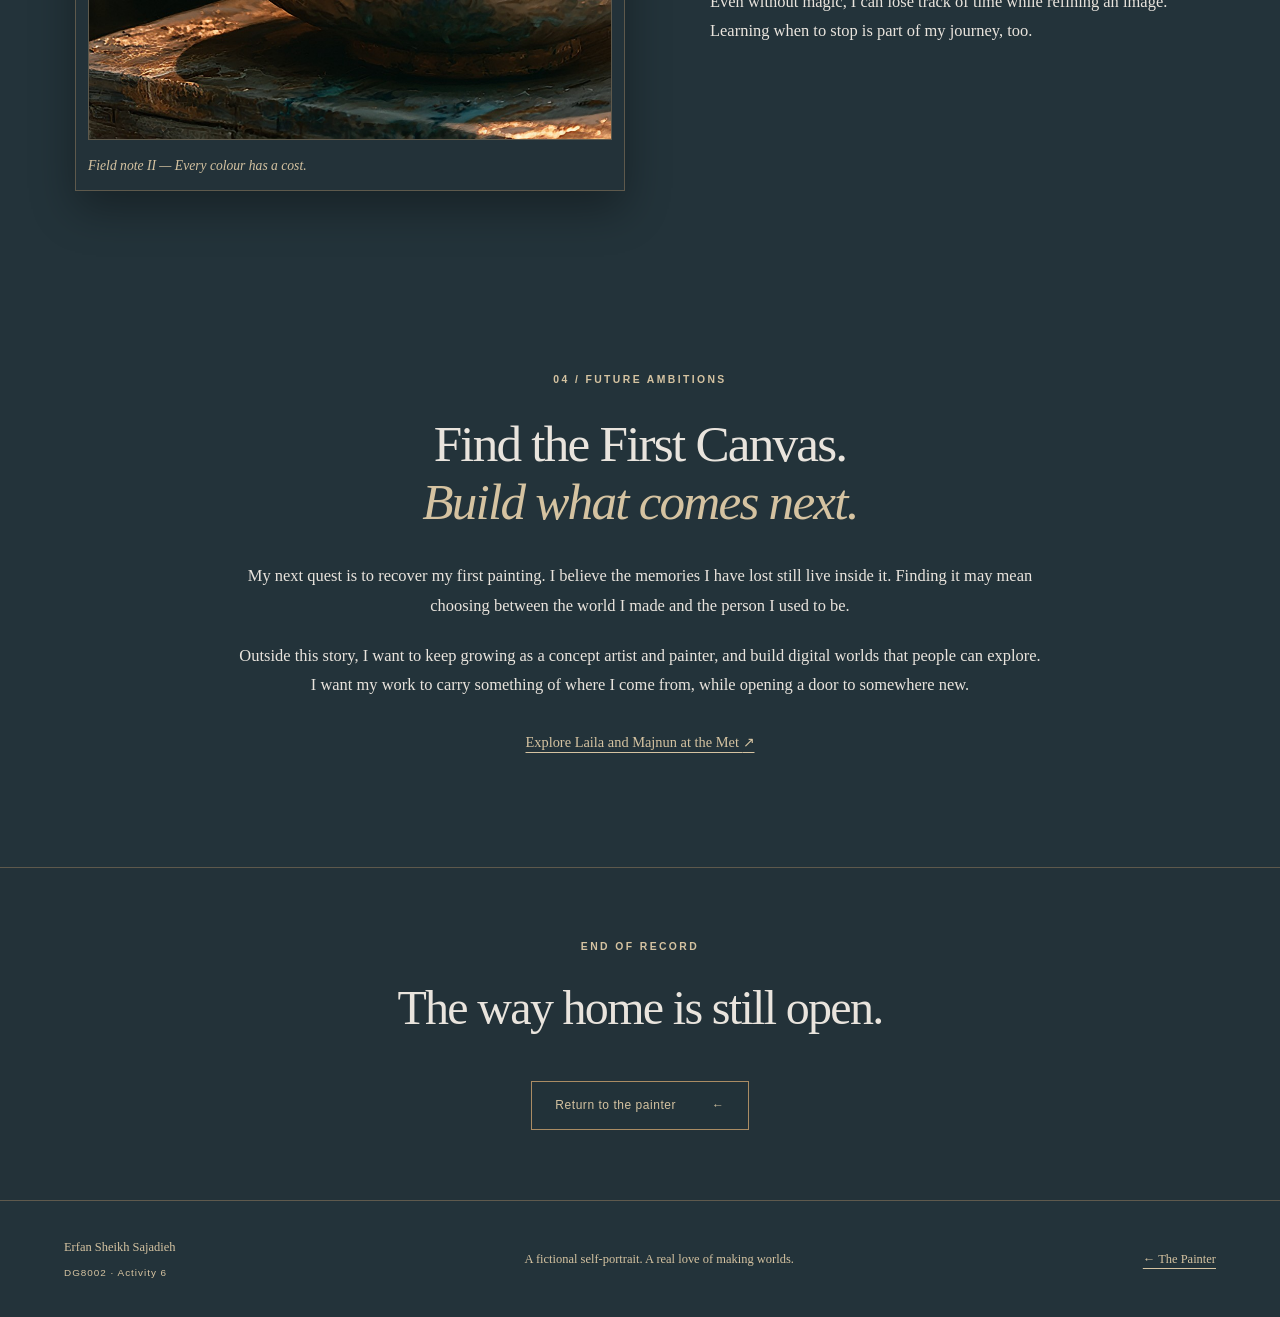
==== commit 17f43a23: "Refresh the hero stylesheet URL" ====
--- a/classified.html
+++ b/classified.html
@@ -5,7 +5,7 @@
     <meta name="viewport" content="width=device-width, initial-scale=1.0">
     <meta name="description" content="The classified record of Erfan: peculiar facts, a survival guide, the price of his powers, and his next impossible ambition.">
     <title>Classified Archive | Erfan</title>
-    <link rel="stylesheet" href="style.css?v=rounded-cards">
+    <link rel="stylesheet" href="style.css?v=hero-blend">
 </head>
 <body>
     <a class="skip-link" href="#main">Skip to content</a>
--- a/style.css
+++ b/style.css
@@ -35,16 +35,20 @@
 nav { display: flex; flex-wrap: wrap; gap: 30px; font-family: Arial, sans-serif; font-size: .78rem; letter-spacing: .05em; }
 nav a { color: var(--paper); text-decoration: none; padding-block: 7px; }
 nav a[aria-current] { color: var(--gold); border-bottom: 1px solid var(--gold); }
-.hero { --hero-accent: var(--gold); --hero-surface: color-mix(in srgb, var(--ink) 74%, var(--teal)); position: relative; min-height: 670px; height: min(780px, 83vh); display: flex; align-items: center; isolation: isolate; background: var(--ink); }
+.hero { --hero-accent: var(--gold); --hero-surface: color-mix(in srgb, var(--ink) 74%, var(--teal)); position: relative; min-height: clamp(670px, 83vh, 780px); display: flex; align-items: center; isolation: isolate; }
 .hero::before {
     content: '';
     position: absolute;
     inset: 18px;
     border: 1px solid #AA8C6499;
+    border-radius: 18px;
     pointer-events: none;
 }
 .hero-image { position: absolute; inset: 0; width: 100%; height: 100%; object-fit: cover; z-index: -3; }
 .hero::after { content: ''; position: absolute; inset: 0; z-index: -2; background: linear-gradient(90deg, #23333AF5 0%, #23333AB8 38%, #23333A19 83%), linear-gradient(0deg, var(--ink) 0%, transparent 28%); }
+.hero-image, .hero::after, .hero::before {
+    mask-image: linear-gradient(to bottom, #000 78%, transparent 100%);
+}
 .hero-content { position: relative; width: 100%; max-width: 1440px; margin: auto; padding: 70px 6%; }
 .hero h1 { text-wrap: balance; }
 .hero h1 em { color: var(--hero-accent); }
@@ -134,22 +138,21 @@
 .site-footer p { margin: 0; }
 .site-footer p span { display: block; color: var(--gold); font-family: Arial, sans-serif; font-size: .62rem; letter-spacing: .1em; margin-top: 5px; }
 .site-footer > a { white-space: nowrap; }
-.archive-hero { --hero-accent: var(--gold); --hero-surface: color-mix(in srgb, var(--ink) 86%, var(--bronze)); min-height: 580px; height: 69vh; }
+.archive-hero { --hero-accent: var(--gold); --hero-surface: color-mix(in srgb, var(--ink) 86%, var(--bronze)); min-height: max(580px, 69vh); }
 .archive-hero .hero-image { object-position: center; }
 .archive-hero::after {
     background: linear-gradient(90deg, #23333AF5, #23333A65 76%),
                 linear-gradient(0deg, var(--ink), transparent 35%);
 }
 @media (min-width: 901px) {
-    .hero {
-        background: radial-gradient(ellipse at 0% 90%, var(--hero-surface), var(--ink) 65%);
-    }
     .hero::before { inset: 22px 22px 22px 47%; z-index: 1; }
     .hero-image { inset: 0 0 0 auto; width: 56%; object-position: 60% center; }
-    .hero::after {
-        background: linear-gradient(90deg, transparent 43%, #23333A 44%, #23333A36 55%, transparent 72%),
-                    linear-gradient(0deg, #23333ABA, transparent 35%);
+    .hero-image {
+        mask-image: linear-gradient(to right, transparent, #000 30%),
+                    linear-gradient(to bottom, #000 78%, transparent 100%);
+        mask-composite: intersect;
     }
+    .hero::after { display: none; }
     .hero h1 { max-width: 9ch; font-size: clamp(3.75rem, 5.7vw, 6.8rem); }
     .archive-hero h1 { max-width: 10ch; }
     .hero-content > p:not(.eyebrow) { max-width: min(32ch, 43%); }
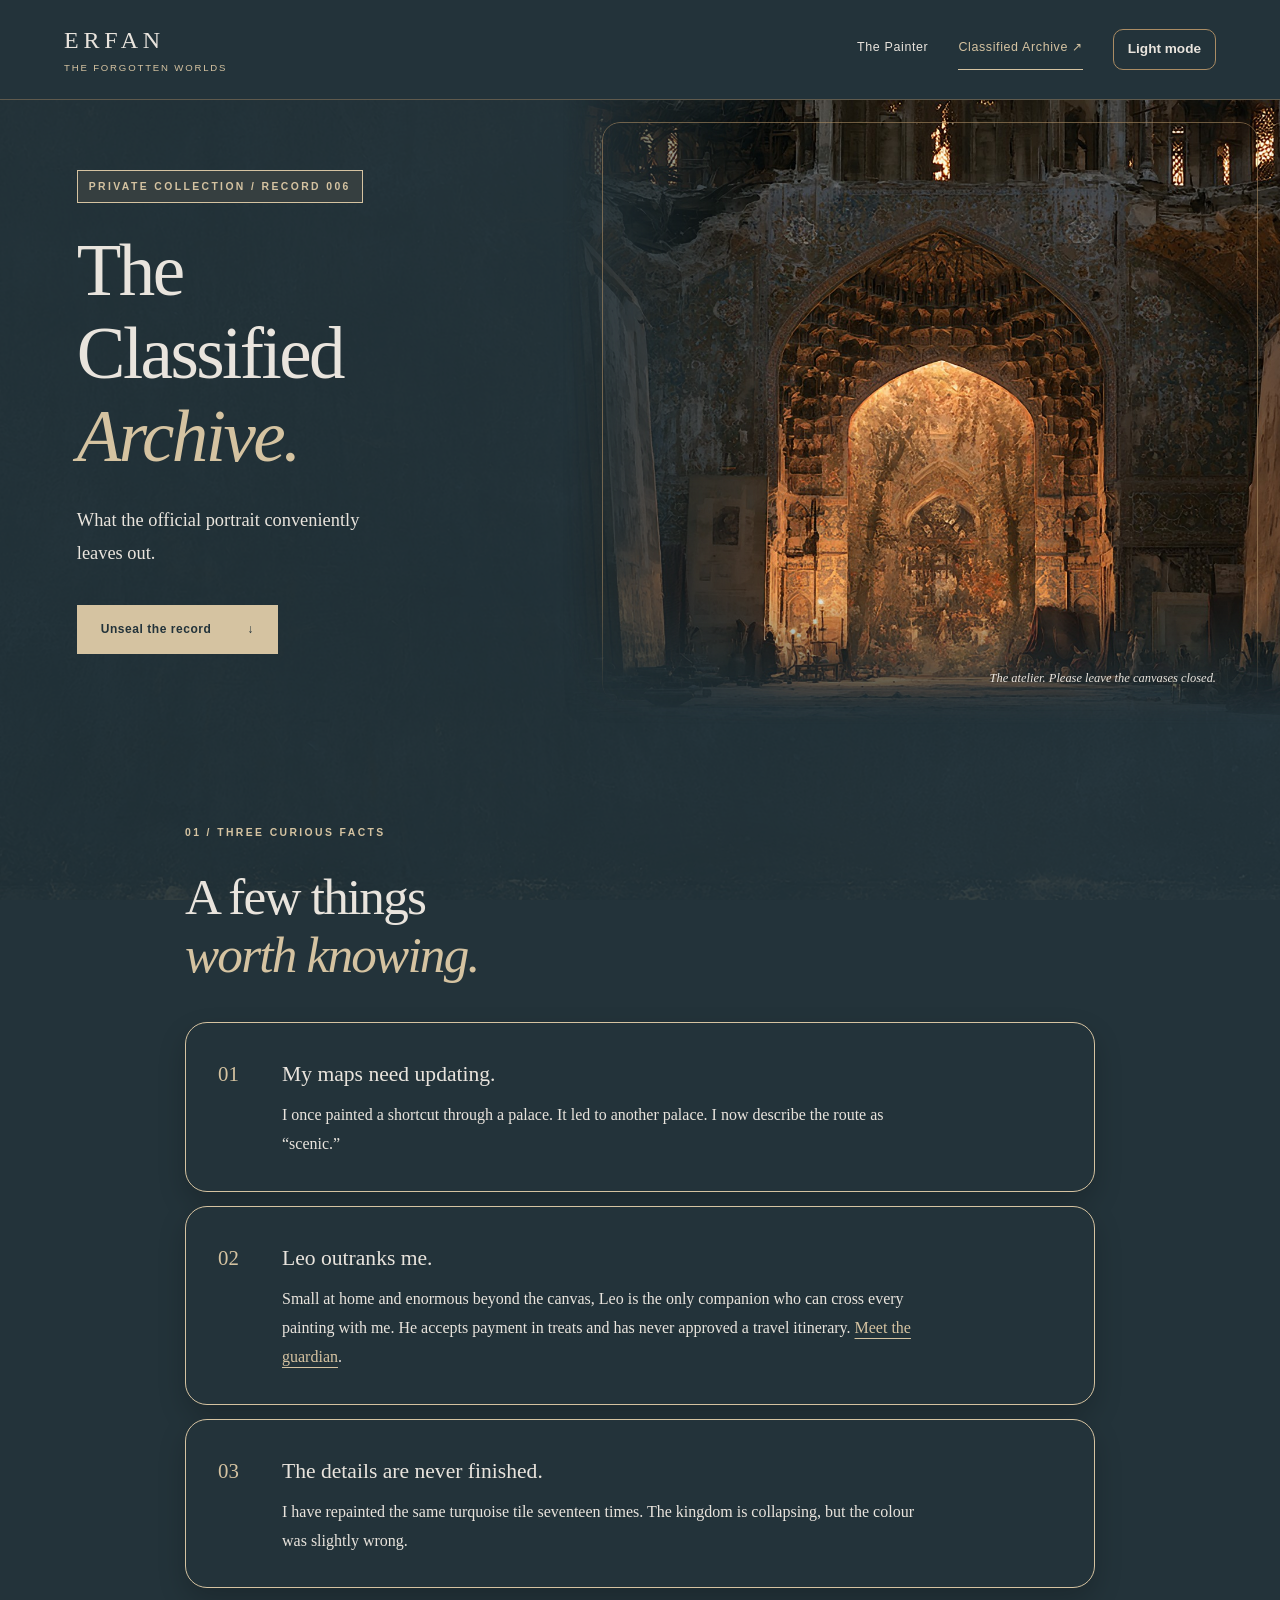
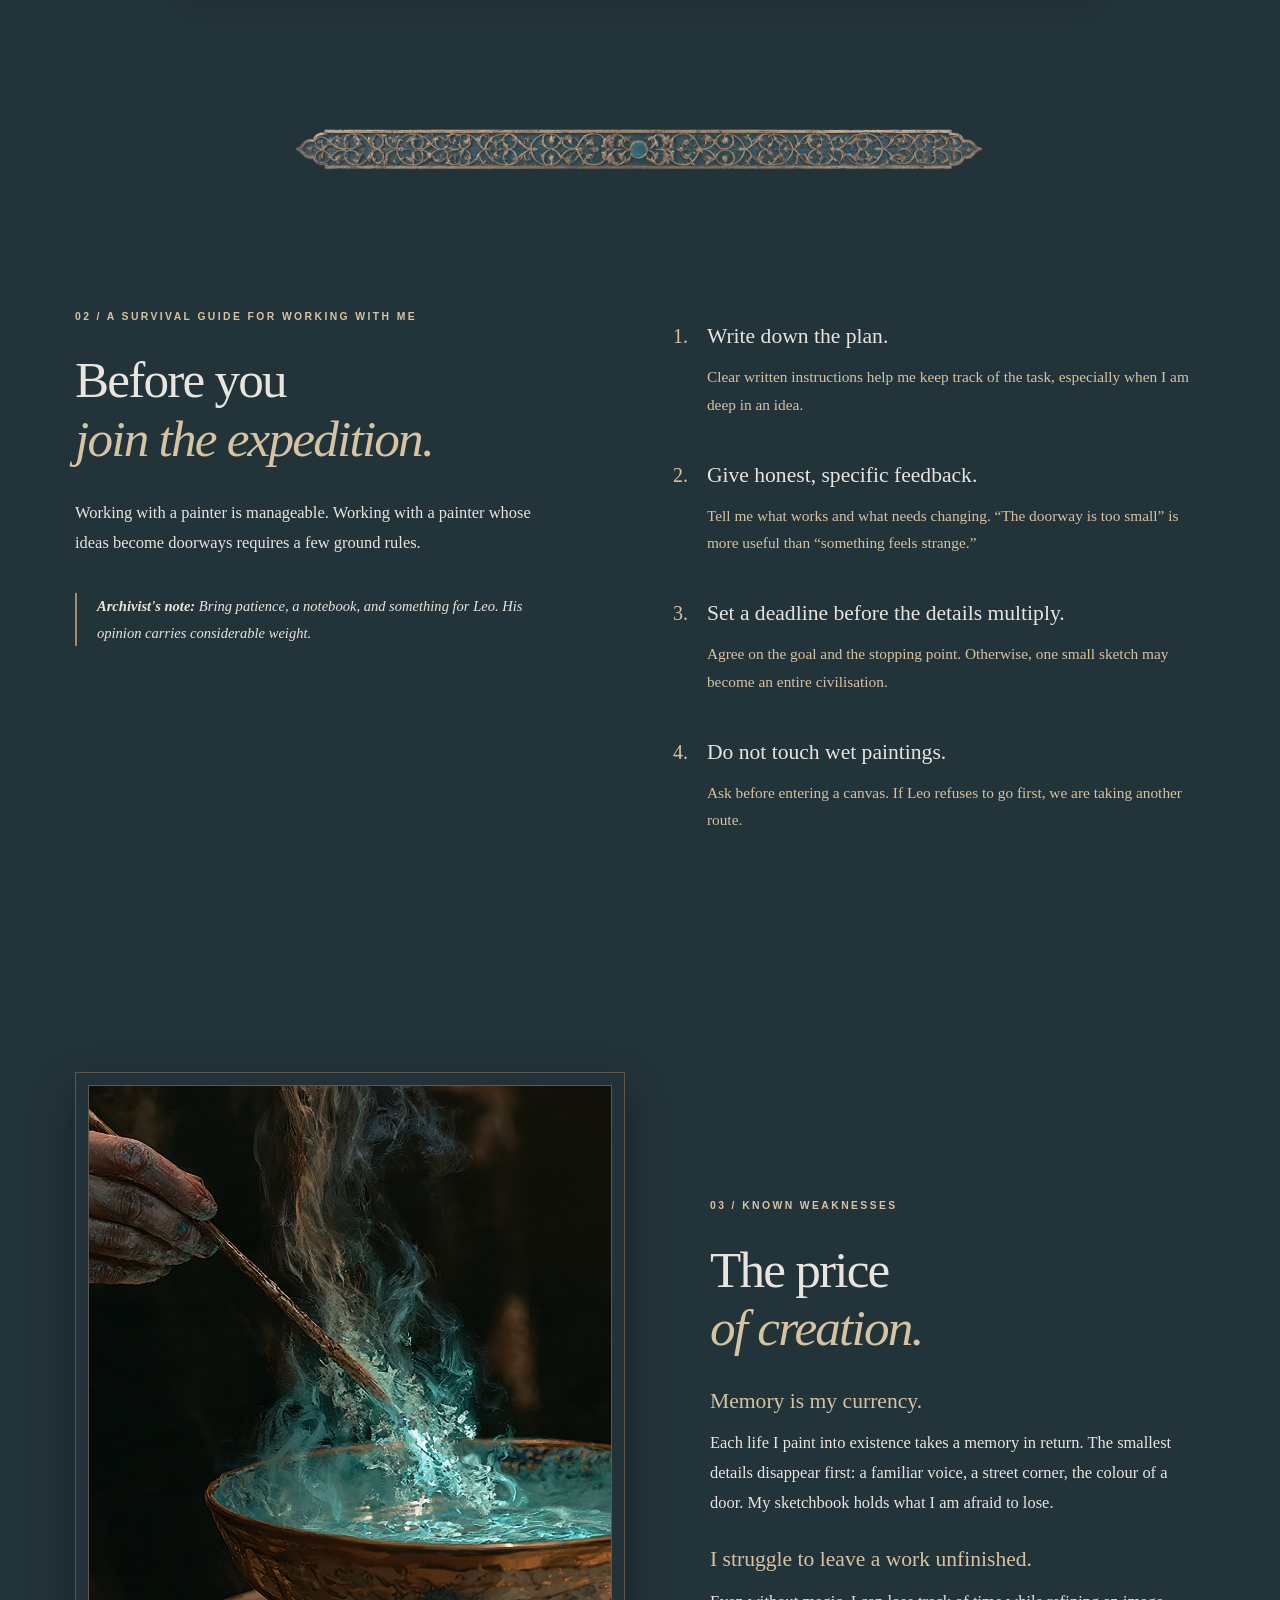
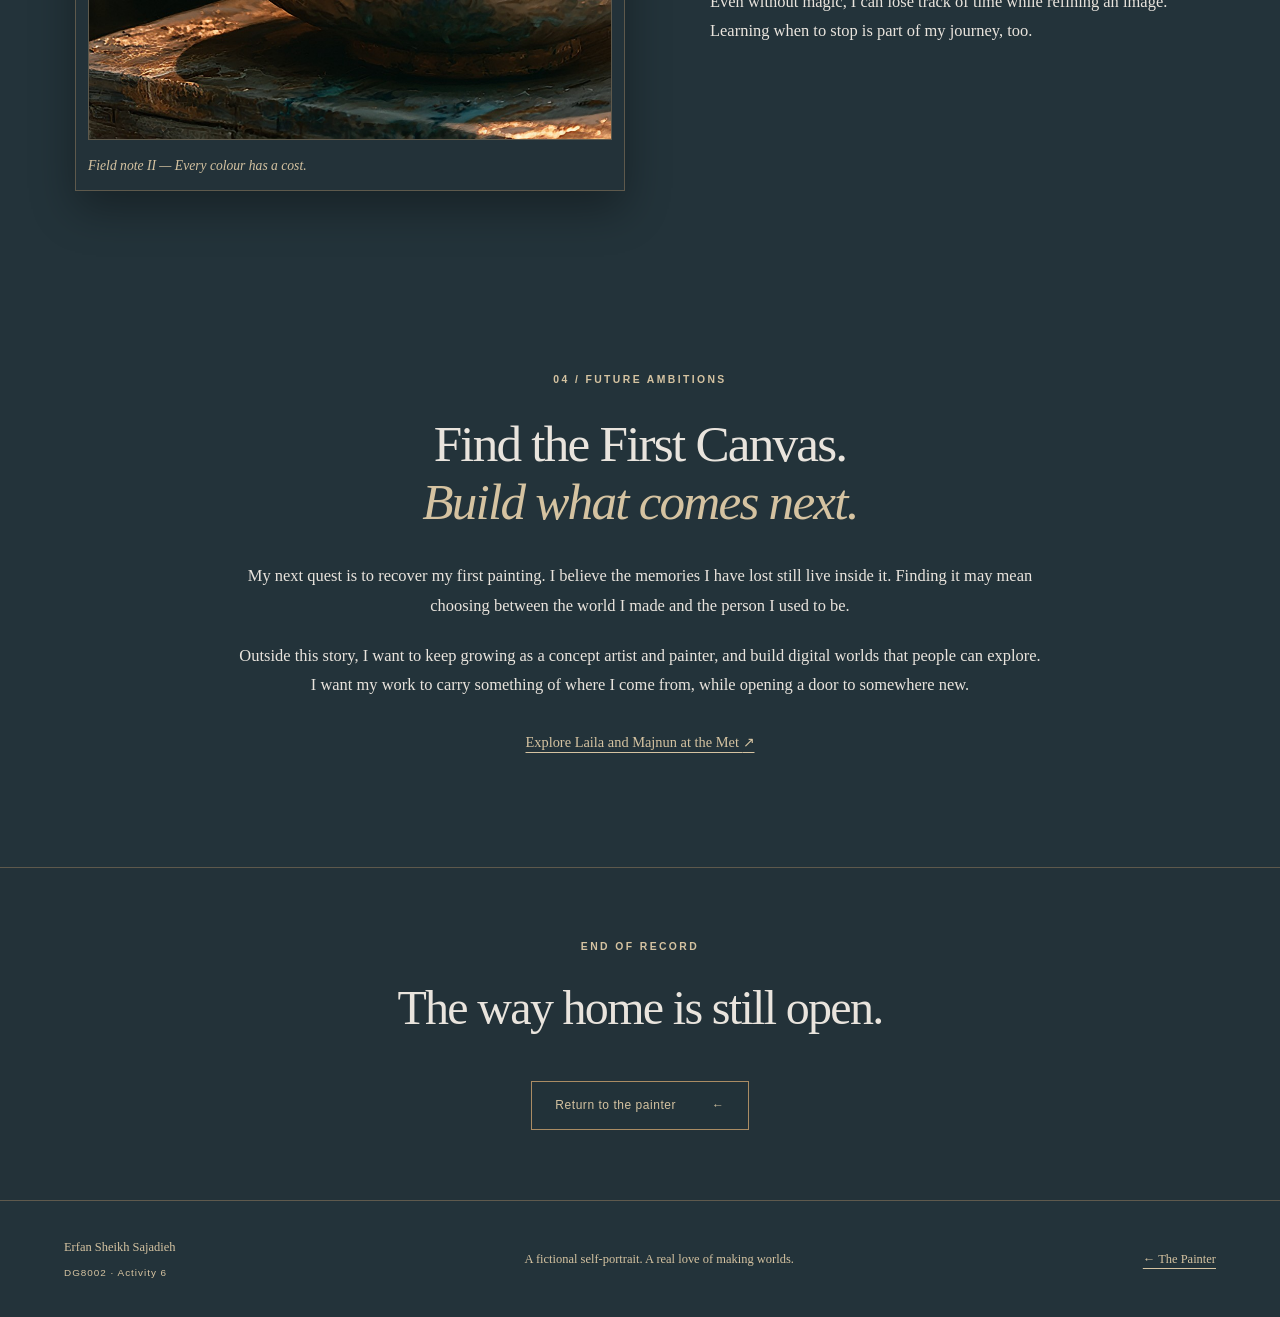
==== commit edf74df4: "Complete Activity 8 TAG-Me Interactive Edition" ====
--- a/classified.html
+++ b/classified.html
@@ -5,7 +5,8 @@
     <meta name="viewport" content="width=device-width, initial-scale=1.0">
     <meta name="description" content="The classified record of Erfan: peculiar facts, a survival guide, the price of his powers, and his next impossible ambition.">
     <title>Classified Archive | Erfan</title>
-    <link rel="stylesheet" href="style.css?v=hero-blend">
+    <link rel="stylesheet" href="style.css?v=activity8">
+    <script src="script.js" defer></script>
 </head>
 <body>
     <a class="skip-link" href="#main">Skip to content</a>
@@ -14,6 +15,7 @@
         <nav aria-label="Main navigation">
             <a href="index.html">The Painter</a>
             <a href="classified.html" aria-current="page">Classified Archive <span aria-hidden="true">↗</span></a>
+            <button class="theme-toggle" id="theme-toggle" type="button" aria-pressed="false" hidden>Light mode</button>
         </nav>
     </header>
 
--- a/style.css
+++ b/style.css
@@ -1,4 +1,4 @@
-/* DG8002 Activities 6 and 7 — Erfan Sheikh Sajadieh.
+/* DG8002 Activities 6, 7, and 8 — Erfan Sheikh Sajadieh.
    Shared styles for The Painter and Classified Archive. */
 :root {
     --ink: #23333A;
@@ -232,3 +232,78 @@
         }
     }
 }
+
+/* Activity 8 controls and visitor interactions */
+.theme-toggle, .visitor-button, .visitor-panel input {
+    border: 1px solid var(--bronze);
+    border-radius: 10px;
+    background: var(--ink);
+    color: var(--paper);
+    padding: 10px 14px;
+    font: 600 .85rem/1.35 Arial, sans-serif;
+}
+.theme-toggle, .visitor-button { cursor: pointer; }
+.theme-toggle[aria-pressed="true"], .visitor-button:hover {
+    background: var(--gold);
+    color: var(--ink);
+}
+.theme-toggle:focus-visible, .visitor-panel :focus-visible {
+    outline: 3px solid var(--gold);
+    outline-offset: 3px;
+}
+.visitor-panels { display: flex; flex-wrap: wrap; gap: 20px; }
+.visitor-panel {
+    flex: 1 1 240px;
+    min-width: 0;
+    padding: clamp(18px, 4vw, 34px);
+    border: 1px solid var(--bronze);
+    border-radius: 22px;
+    background: var(--panel);
+}
+.visitor-panel label { display: block; margin-bottom: 6px; }
+.visitor-panel input {
+    display: block;
+    width: 100%;
+    margin-bottom: 12px;
+    font-size: 1rem;
+}
+.visitor-panel input[aria-invalid="true"] { border: 2px solid currentColor; }
+.visitor-result { margin: 12px 0 0; overflow-wrap: anywhere; }
+.visitor-result:empty { margin: 0; }
+
+/* The light theme uses a parchment surface and dark teal accents. */
+body.light-theme {
+    --ink: #F6F1E7;
+    --paper: #23333A;
+    --gold: #225E63;
+    --bronze: #866746;
+    --line: #86674670;
+    --panel: #FFFBF3;
+    background: var(--ink);
+    color: var(--paper);
+    color-scheme: light;
+}
+.light-theme::before { background: none; }
+.light-theme .hero { --hero-surface: #FFFBF3; }
+.light-theme .hero::after {
+    background: linear-gradient(90deg, #F6F1E7, #F6F1E7D9 62%, #F6F1E782);
+}
+.light-theme .hero-caption {
+    border-radius: 8px;
+    padding: 2px 8px;
+    background: var(--panel);
+}
+.light-theme .button { background: var(--panel); }
+.light-theme .hero .button,
+.light-theme .button:hover {
+    background: var(--gold);
+    color: var(--ink);
+}
+.light-theme .hero .button:hover,
+.light-theme .hero:not(.archive-hero) .button:hover {
+    background: var(--panel);
+    color: var(--gold);
+}
+.light-theme .closing::after { background: #F6F1E7E6; }
+.light-theme .return-banner { background: var(--panel); }
+.light-theme .ornament { mix-blend-mode: normal; }
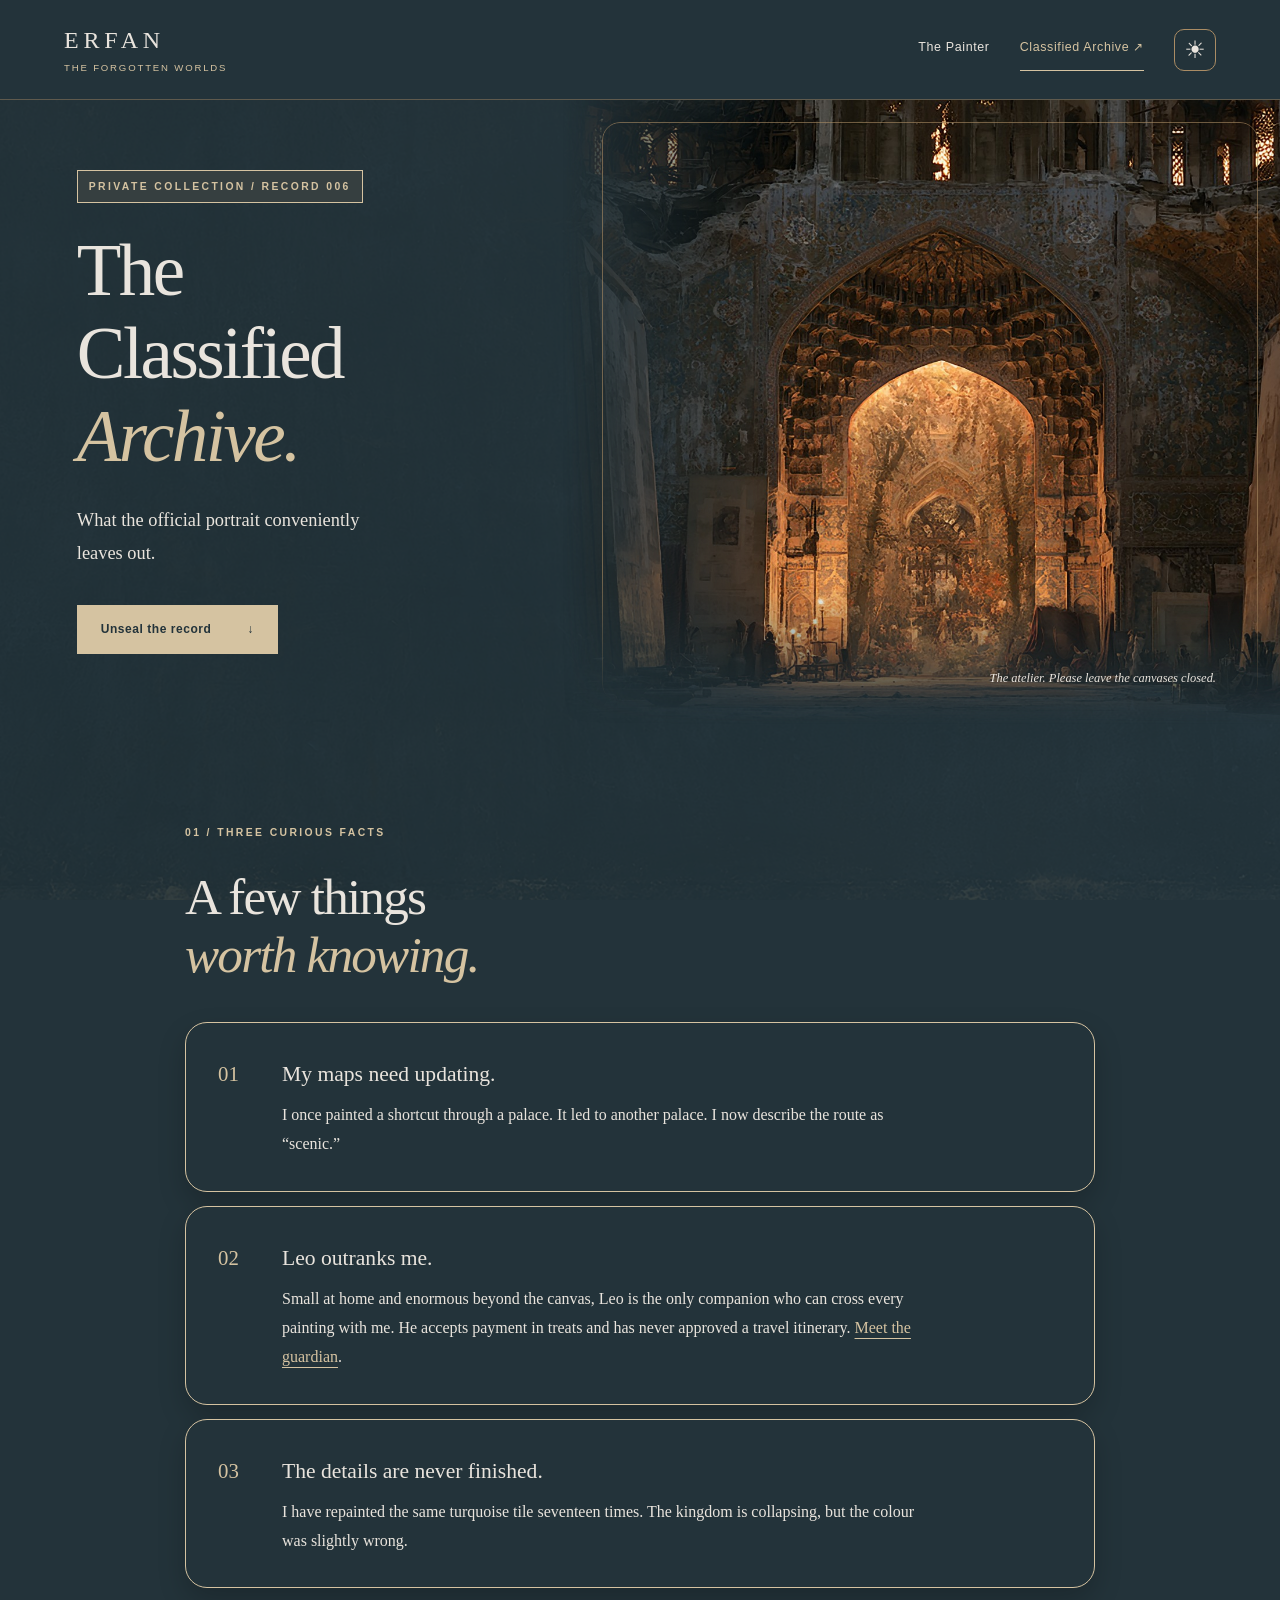
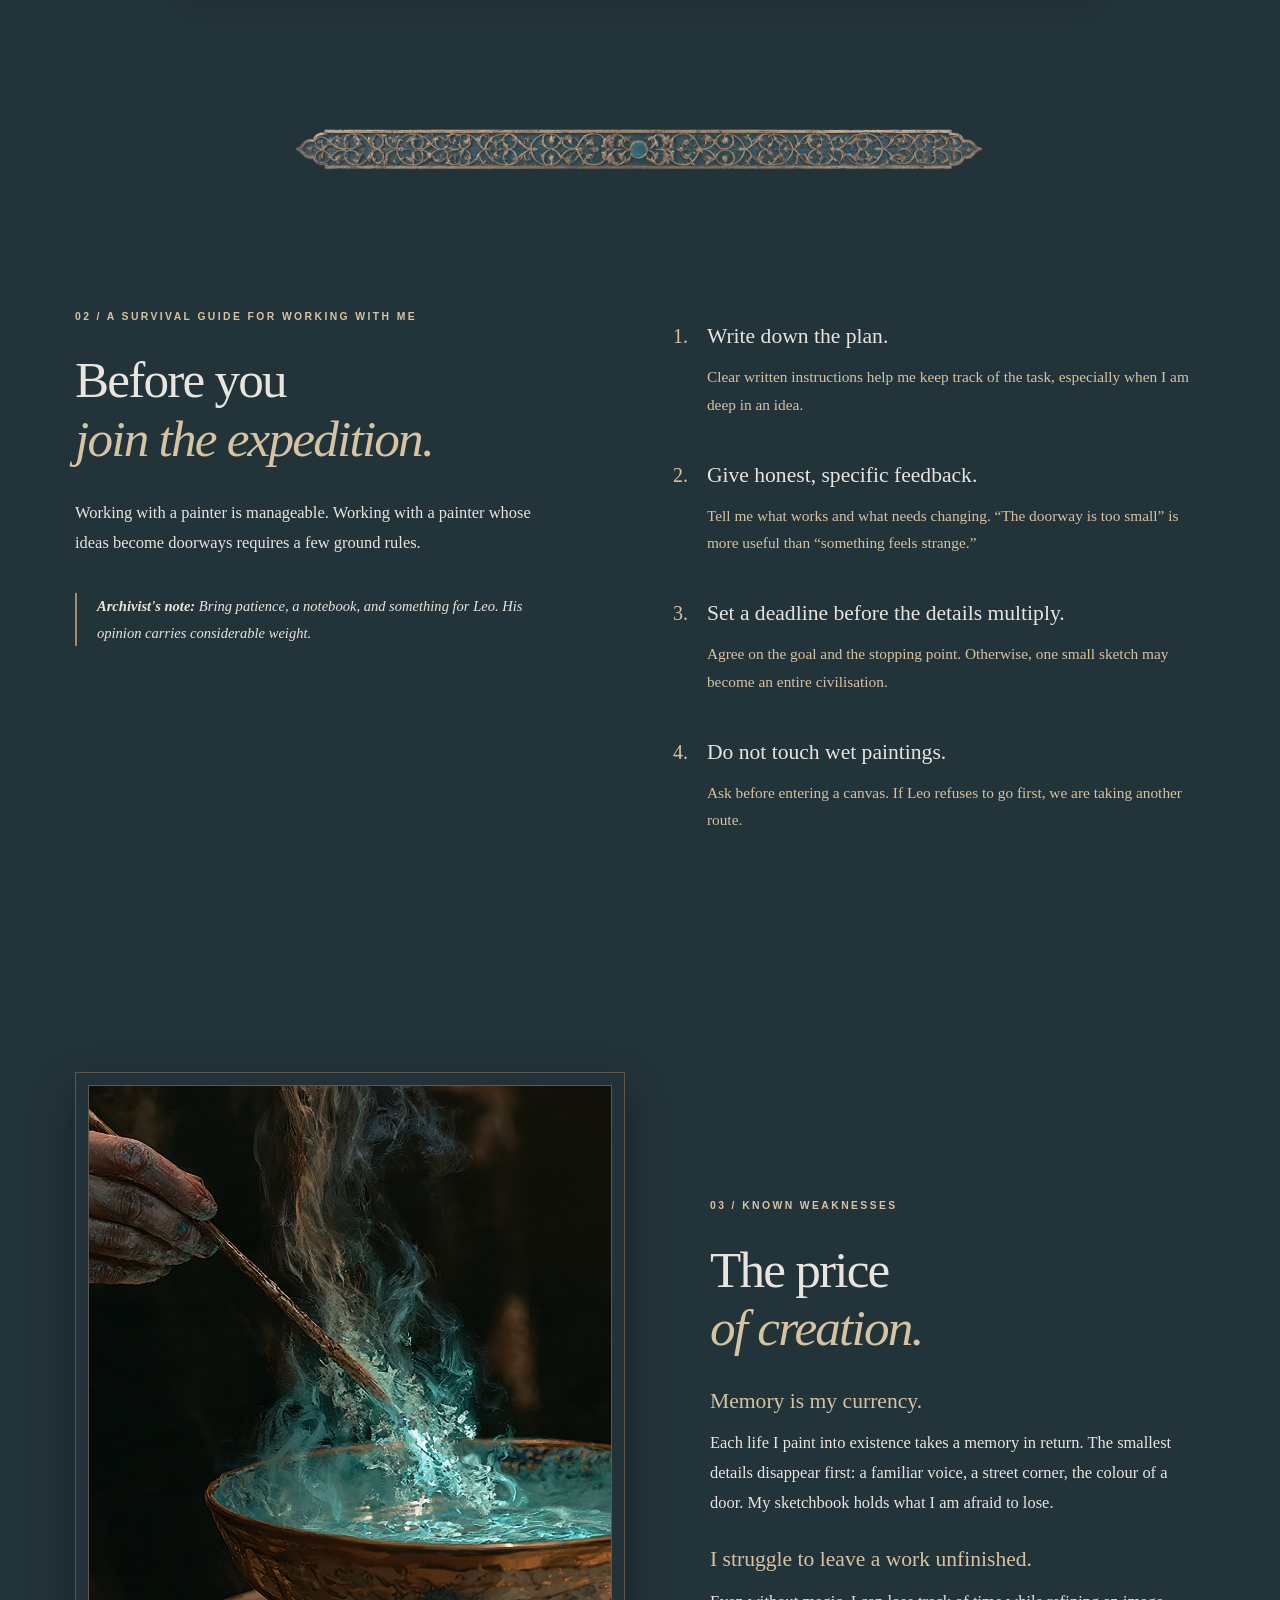
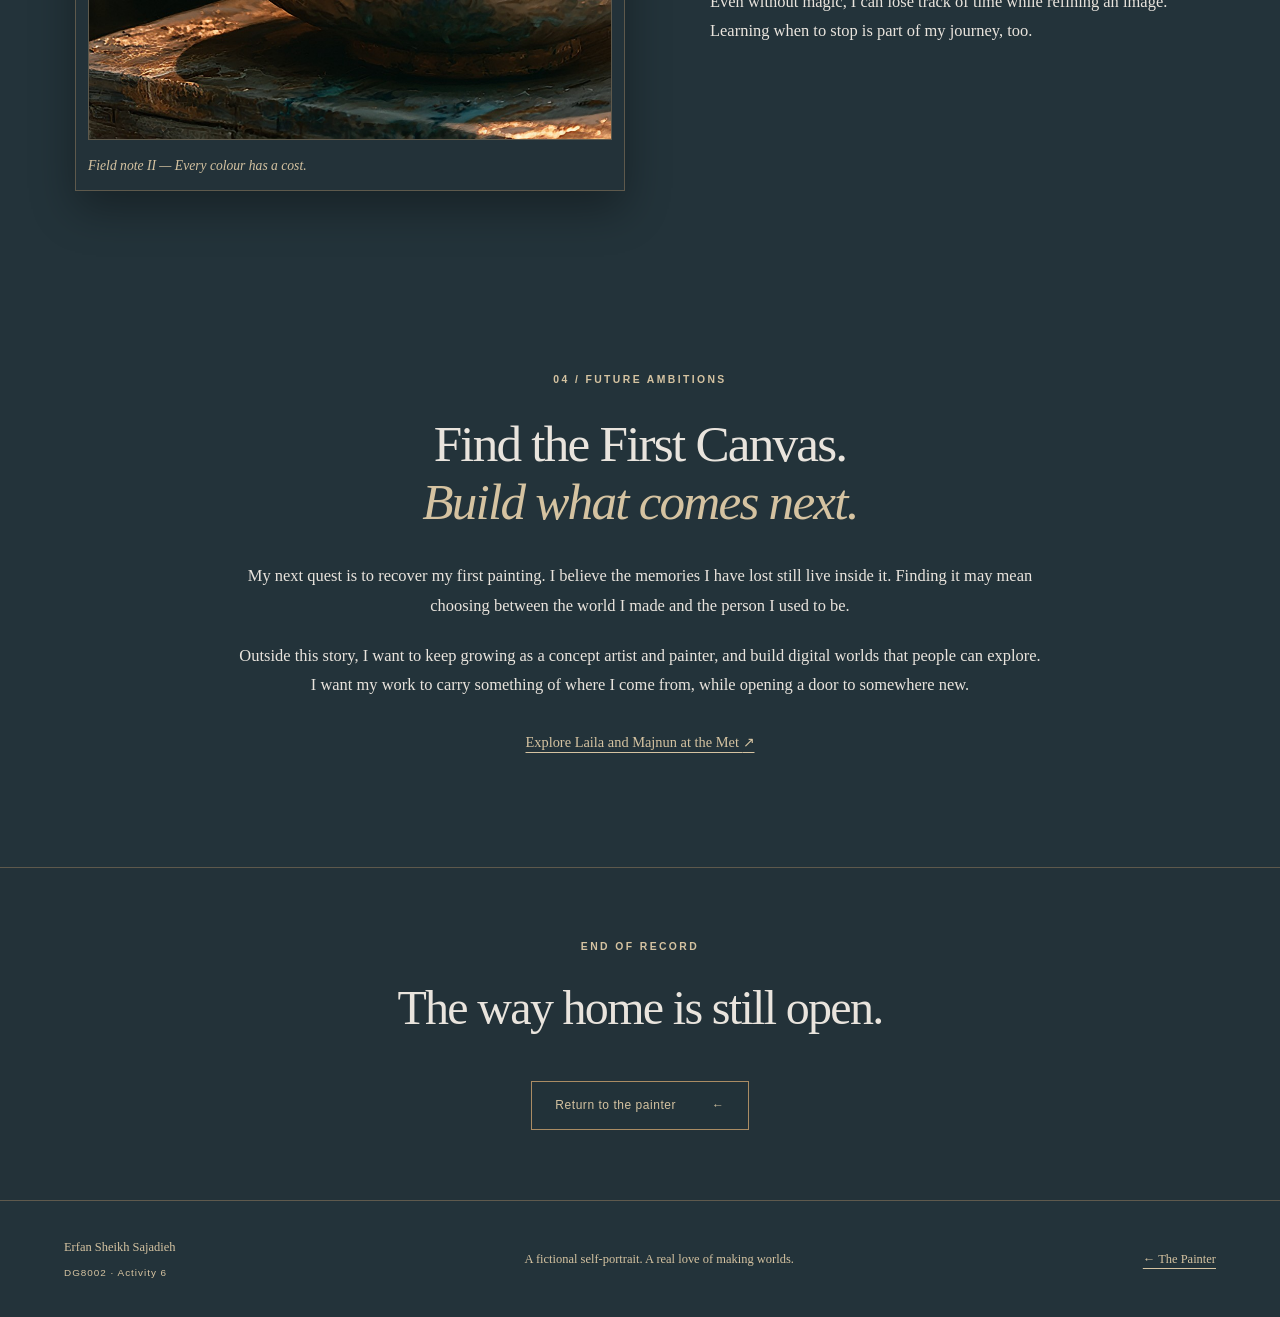
==== commit 2b375269: "Add sun and moon theme icons and a white ornament backdrop" ====
--- a/classified.html
+++ b/classified.html
@@ -5,8 +5,8 @@
     <meta name="viewport" content="width=device-width, initial-scale=1.0">
     <meta name="description" content="The classified record of Erfan: peculiar facts, a survival guide, the price of his powers, and his next impossible ambition.">
     <title>Classified Archive | Erfan</title>
-    <link rel="stylesheet" href="style.css?v=activity8">
-    <script src="script.js" defer></script>
+    <link rel="stylesheet" href="style.css?v=theme-icons">
+    <script src="script.js?v=theme-icons" defer></script>
 </head>
 <body>
     <a class="skip-link" href="#main">Skip to content</a>
@@ -15,7 +15,10 @@
         <nav aria-label="Main navigation">
             <a href="index.html">The Painter</a>
             <a href="classified.html" aria-current="page">Classified Archive <span aria-hidden="true">↗</span></a>
-            <button class="theme-toggle" id="theme-toggle" type="button" aria-pressed="false" hidden>Light mode</button>
+            <button class="theme-toggle" id="theme-toggle" type="button" aria-label="Switch to light mode" hidden>
+                <span class="theme-sun" aria-hidden="true">☀︎</span>
+                <span class="theme-moon" aria-hidden="true">☾</span>
+            </button>
         </nav>
     </header>
 
@@ -41,7 +44,9 @@
             </ul>
         </section>
 
-        <img class="ornament" src="images/ornament.jpg" width="1920" height="274" alt="" loading="lazy">
+        <div class="ornament">
+            <img src="images/ornament.jpg" width="1920" height="274" alt="" loading="lazy">
+        </div>
 
         <section class="section survival" aria-labelledby="survival-title">
             <div>
--- a/style.css
+++ b/style.css
@@ -103,6 +103,7 @@
 .character-details p { display: flex; gap: 15px; font-size: .85rem; margin-bottom: 8px; }
 .character-details span { min-width: 96px; color: var(--gold); font-style: italic; }
 .ornament { width: min(700px, 76%); margin: 10px auto; opacity: .8; mix-blend-mode: screen; }
+.ornament img { width: 100%; }
 /* Leave breathing room above the origin story when following its link. */
 #origin { scroll-margin-top: 1rem; }
 .origin { display: grid; grid-template-columns: 1fr .85fr; gap: 100px; align-items: center; }
@@ -243,7 +244,15 @@
     font: 600 .85rem/1.35 Arial, sans-serif;
 }
 .theme-toggle, .visitor-button { cursor: pointer; }
-.theme-toggle[aria-pressed="true"], .visitor-button:hover {
+.theme-toggle {
+    width: 42px;
+    height: 42px;
+    padding: 0;
+    font: 1.5rem/1 system-ui, sans-serif;
+}
+.theme-moon, .light-theme .theme-sun { display: none; }
+.light-theme .theme-moon { display: inline; }
+.theme-toggle:hover, .visitor-button:hover {
     background: var(--gold);
     color: var(--ink);
 }
@@ -306,4 +315,10 @@
 }
 .light-theme .closing::after { background: #F6F1E7E6; }
 .light-theme .return-banner { background: var(--panel); }
-.light-theme .ornament { mix-blend-mode: normal; }
+.light-theme .ornament {
+    opacity: 1;
+    mix-blend-mode: normal;
+    background: #fff;
+    border-radius: 12px;
+}
+.light-theme .ornament img { filter: url("images/ornament-filter.svg#remove-black"); }
